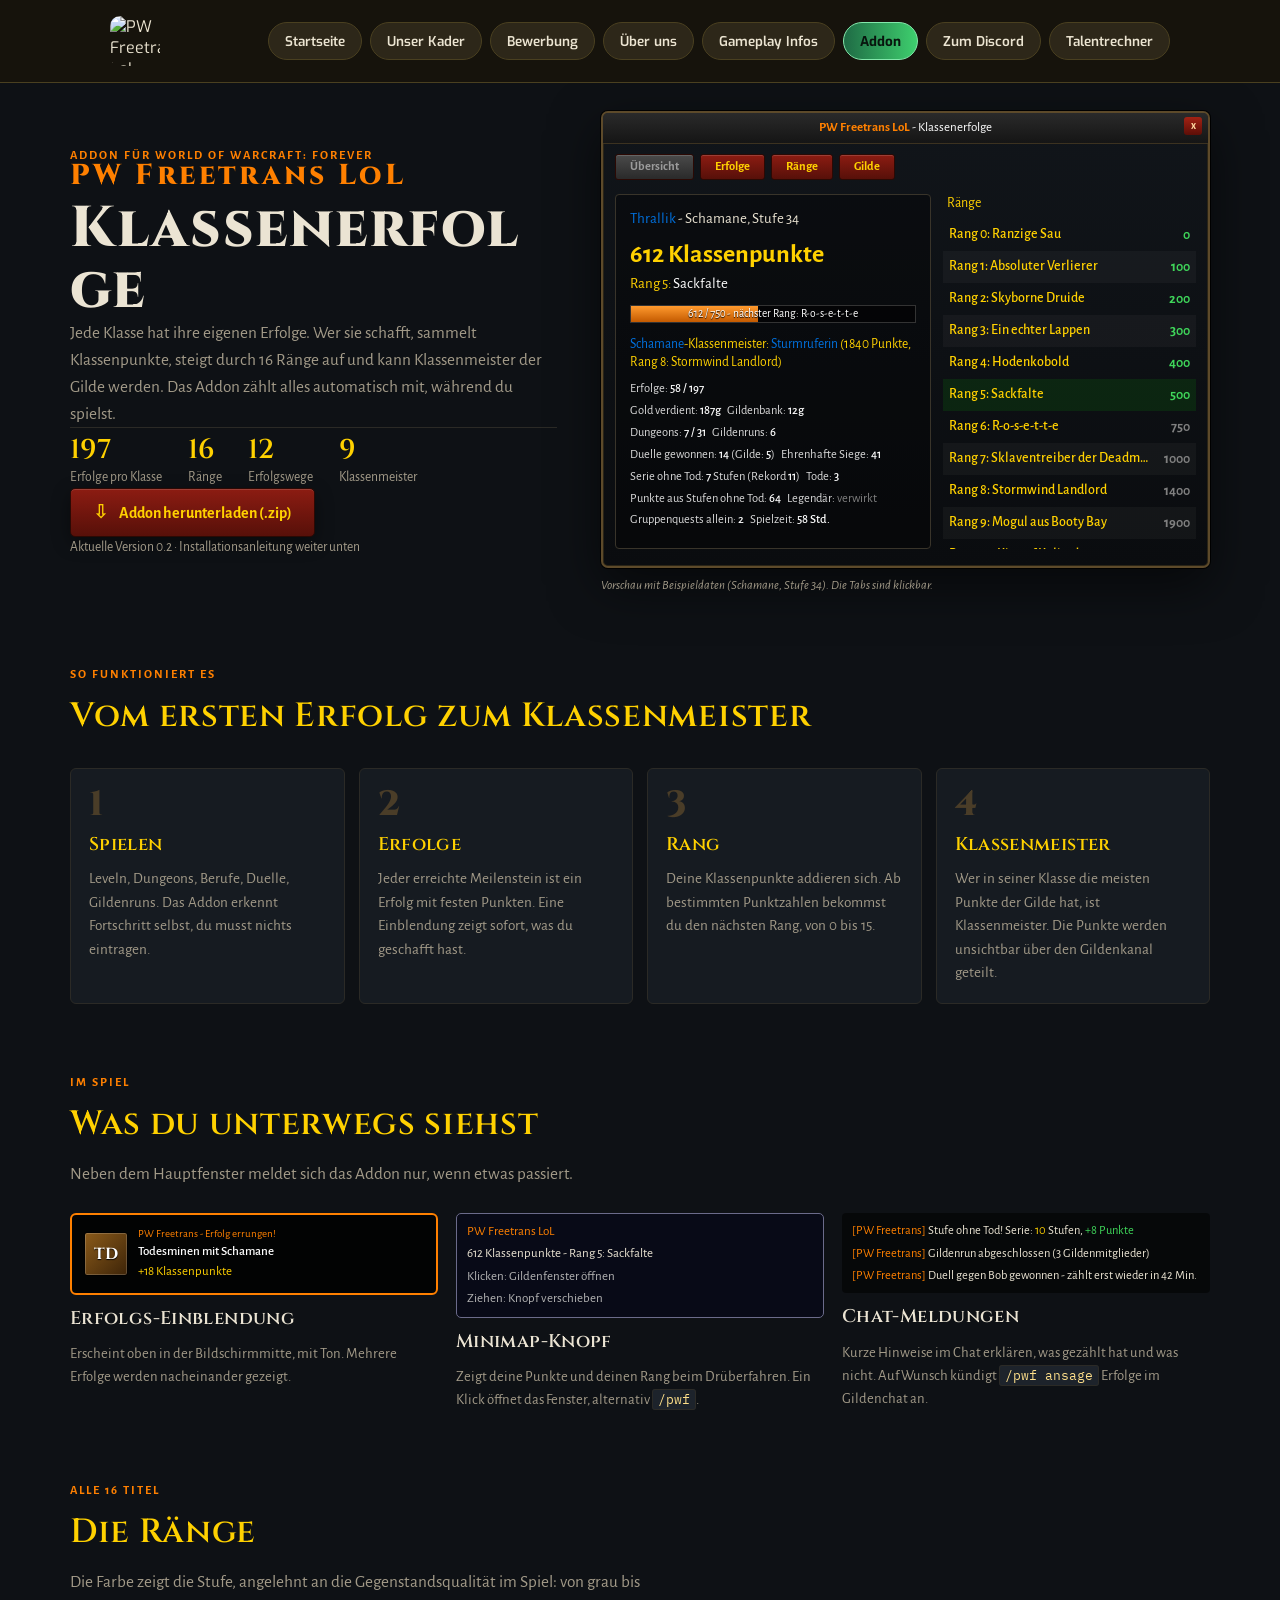
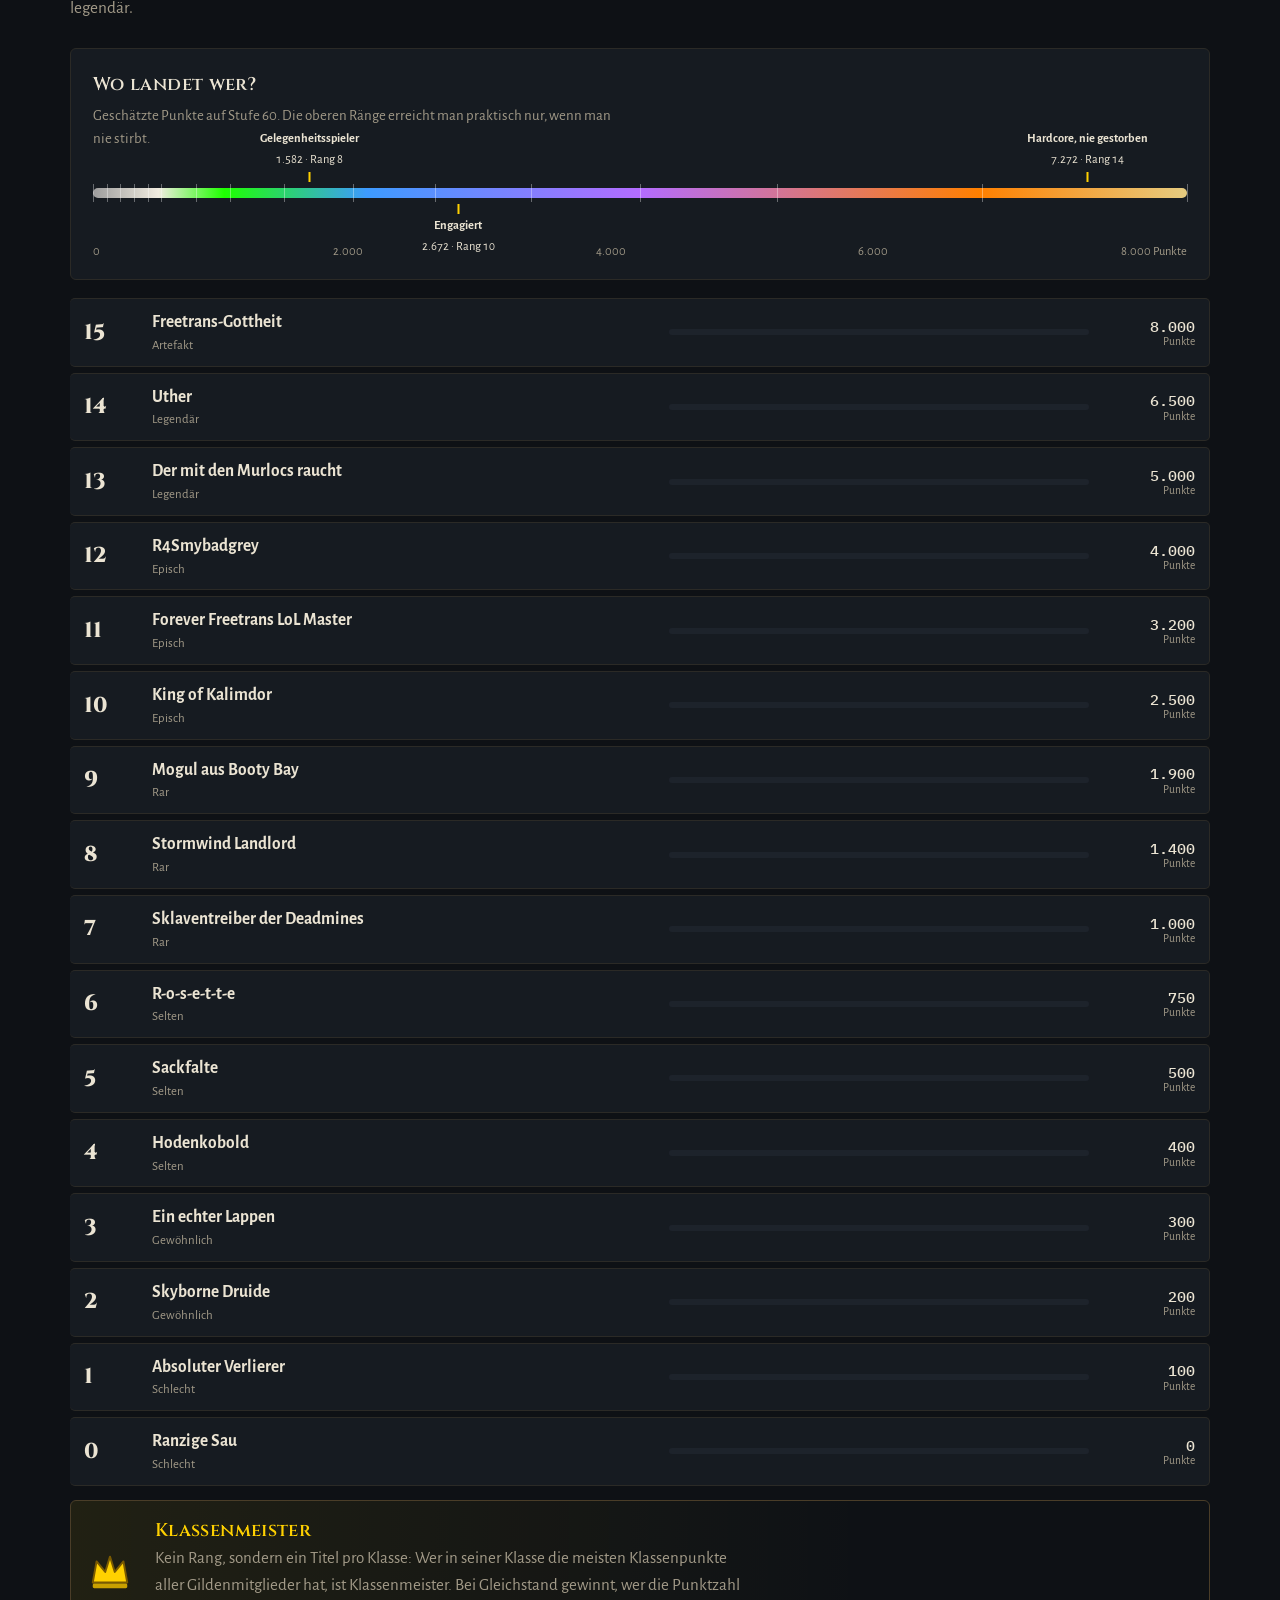
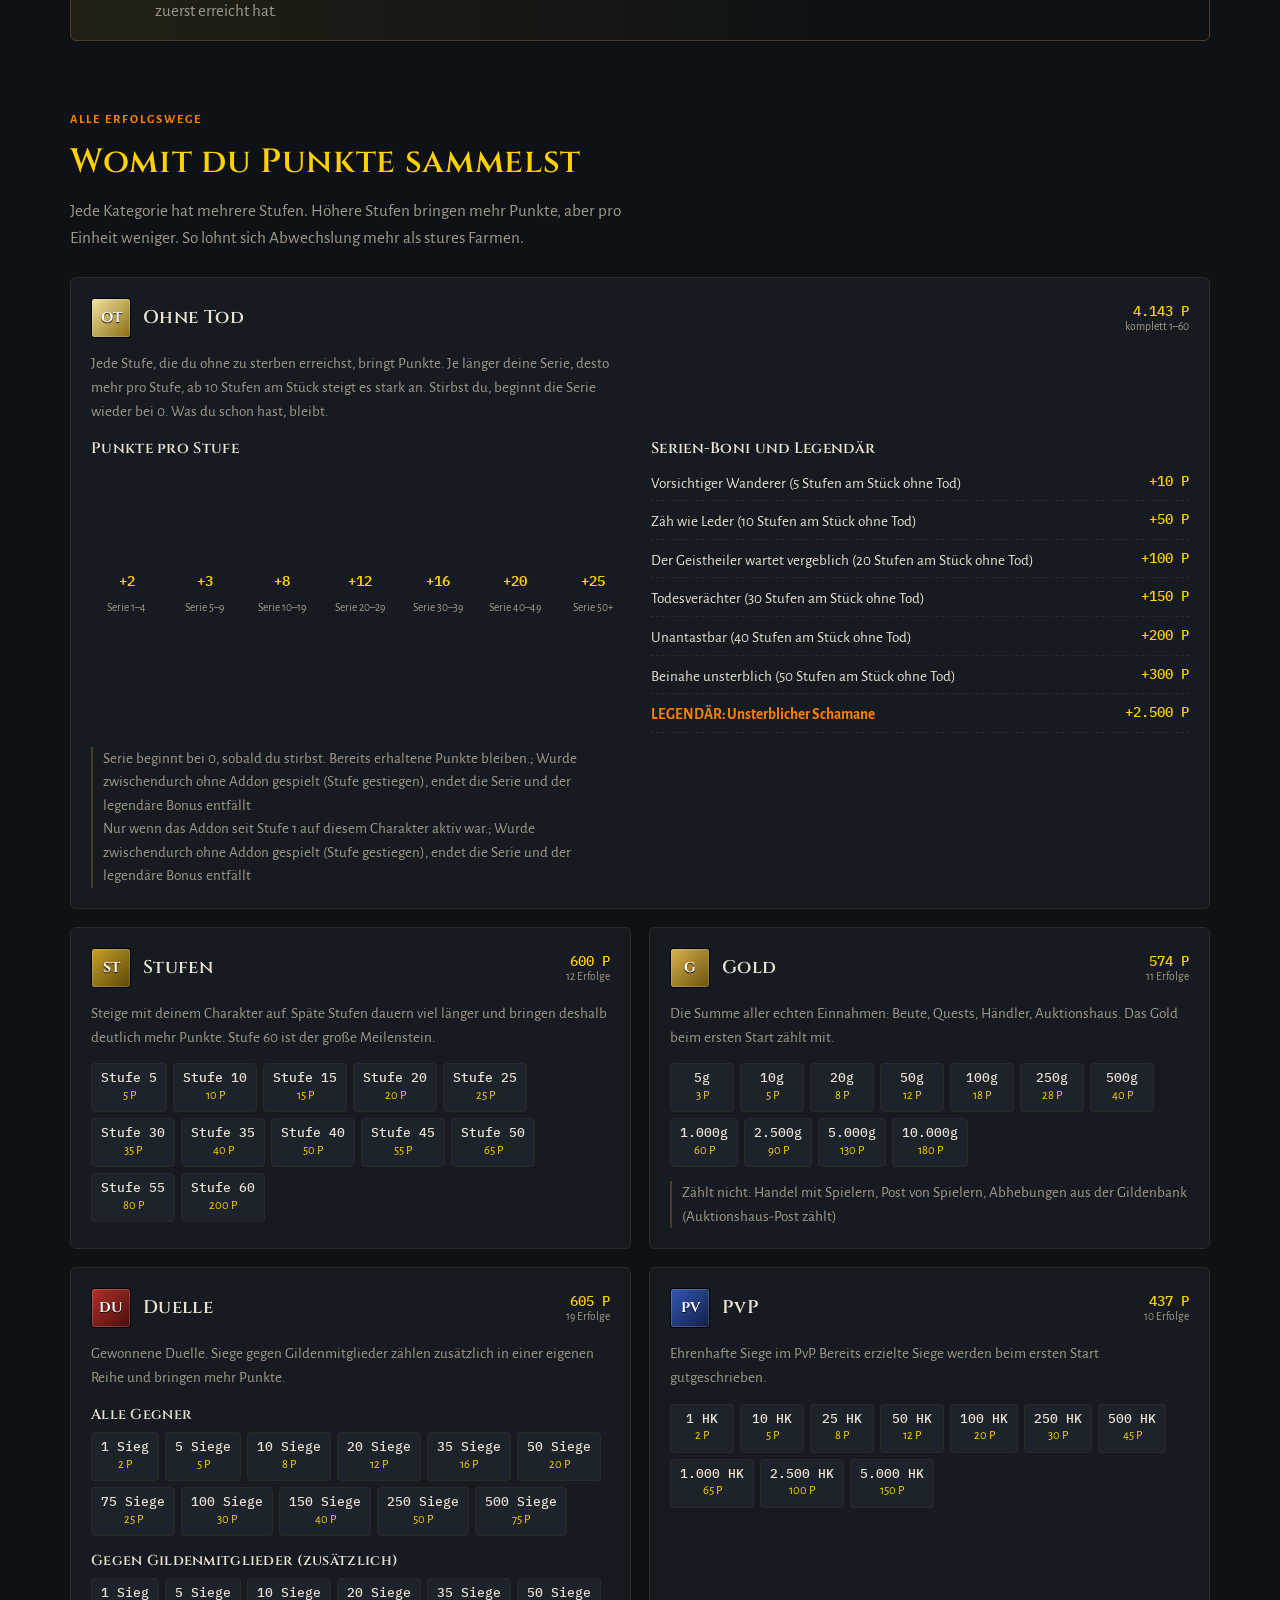
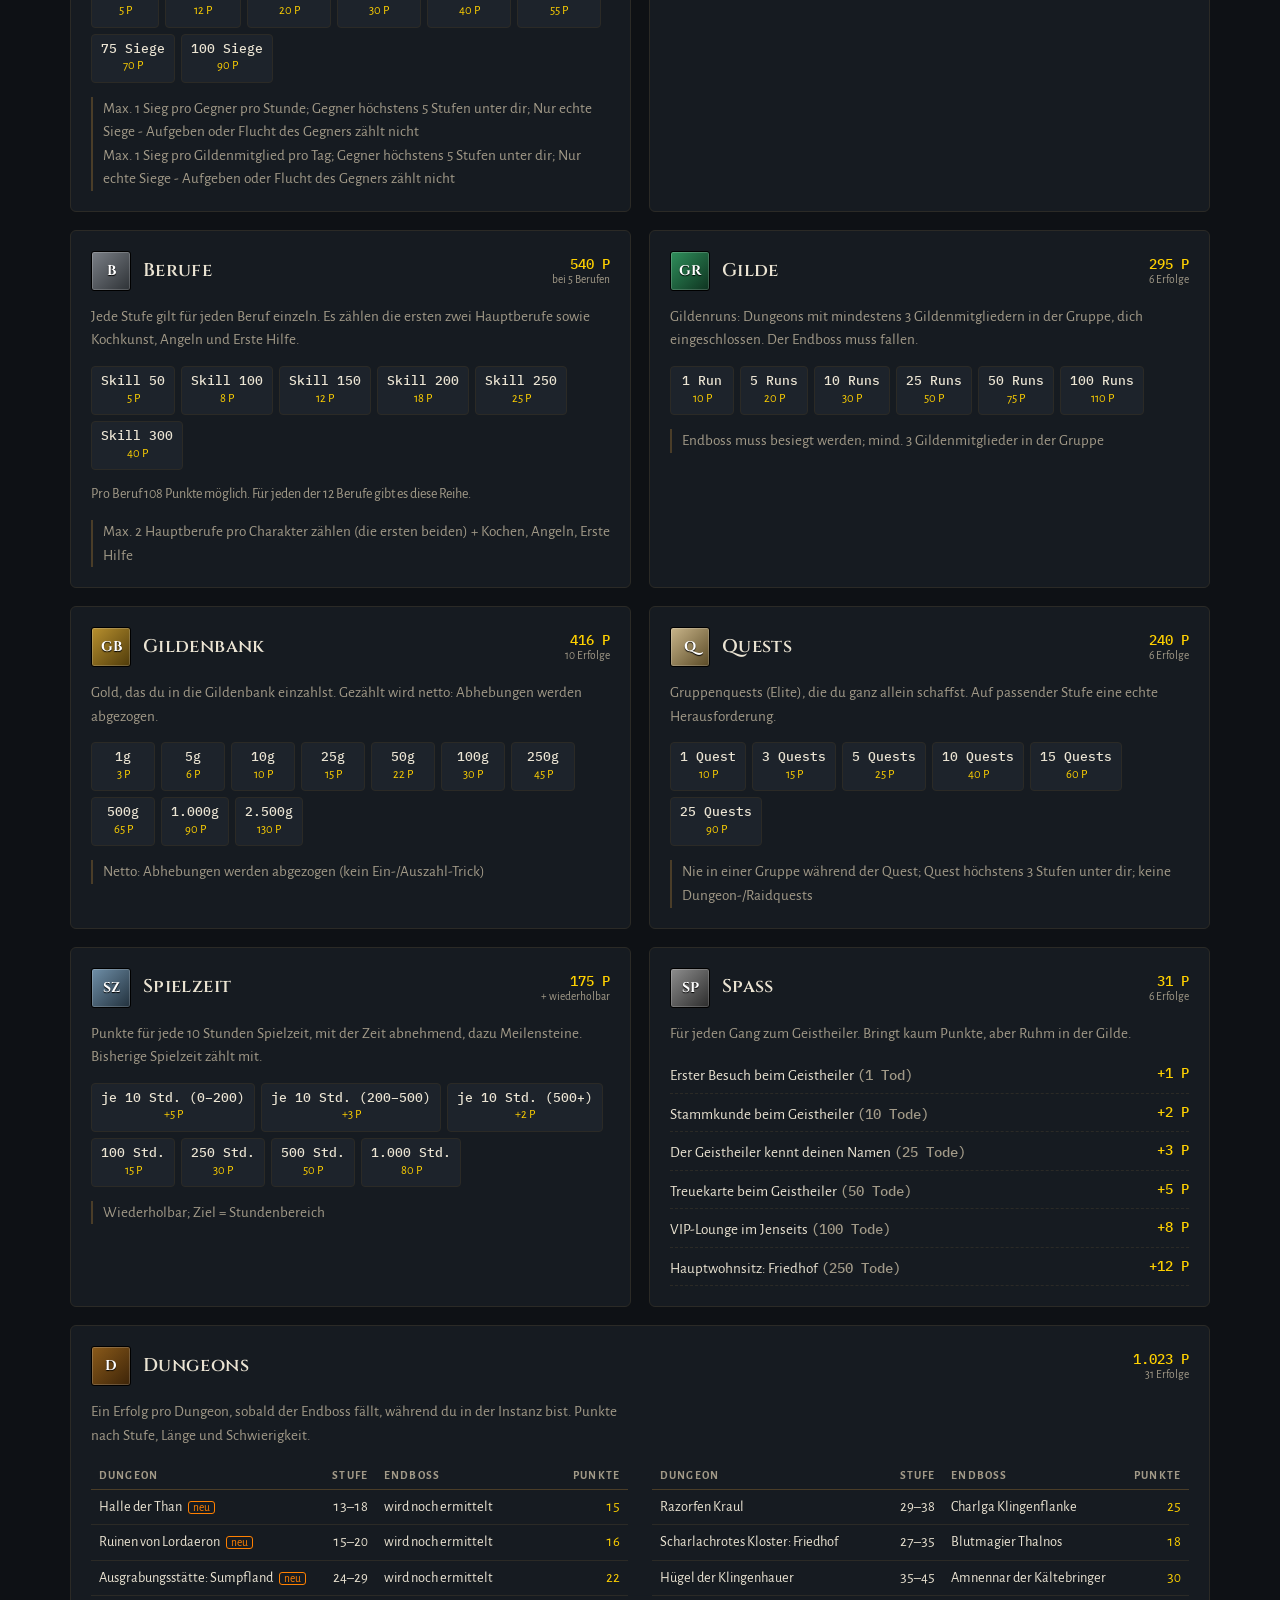
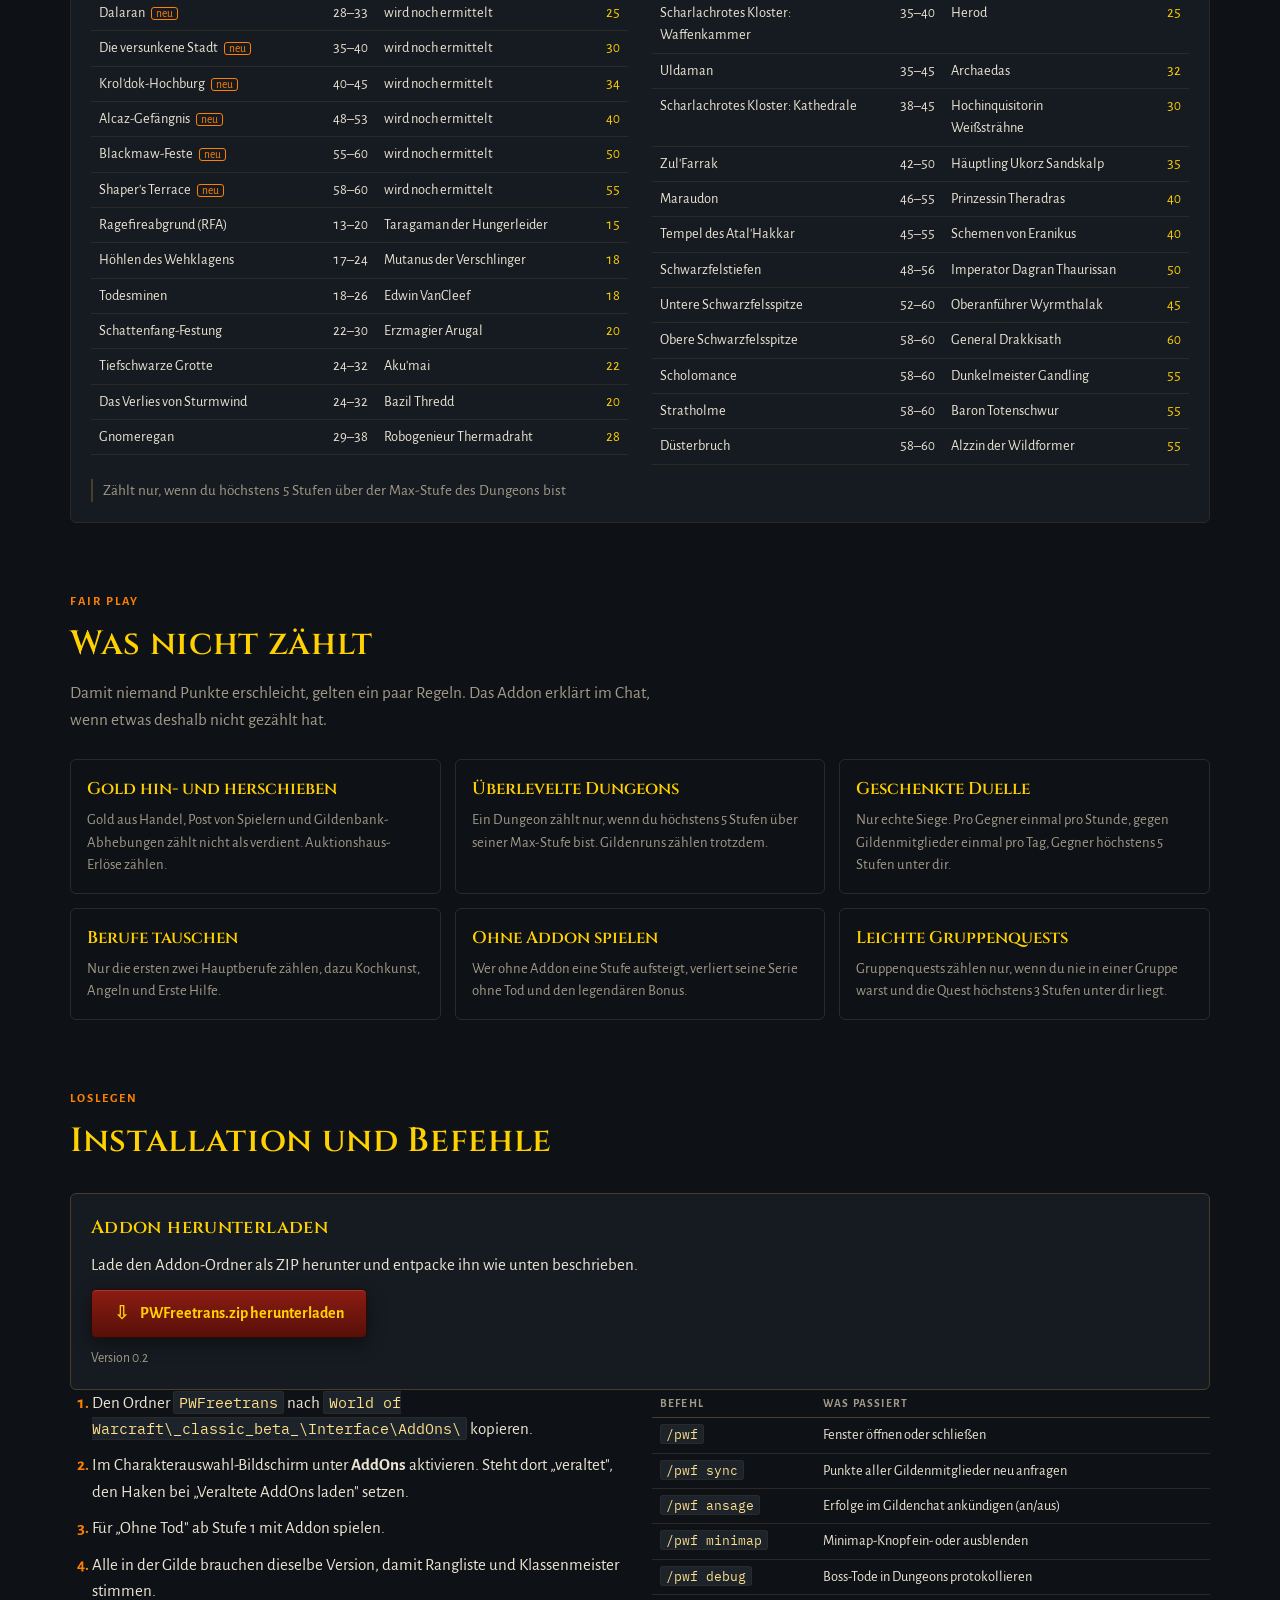
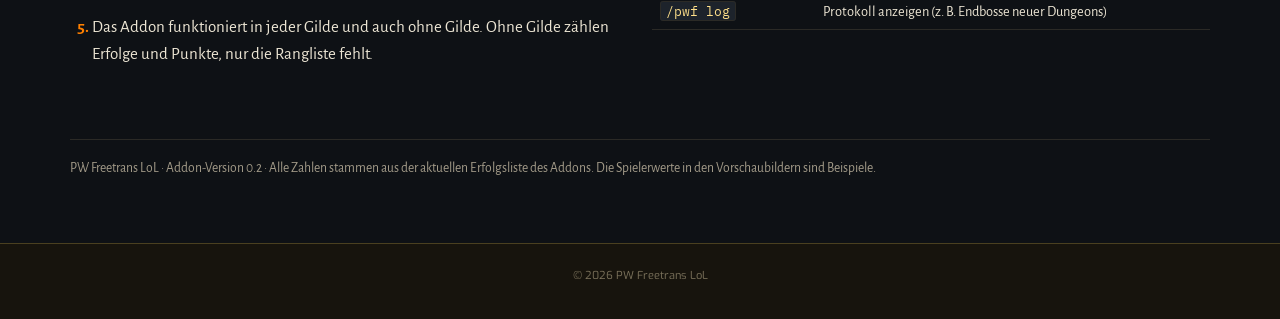
==== addon.html @ 049018e3 "Add Addon page: PW Freetrans LoL Klassenerfolge Neue Seite addon.html zeigt das Gilden-Addon (Klasse" ====
<!DOCTYPE html>
<html lang="de">
<head>
<meta charset="UTF-8">
<meta name="viewport" content="width=device-width, initial-scale=1.0">
<title>Addon: Klassenerfolge — PW Freetrans LoL</title>
<meta name="description" content="Das PW Freetrans LoL Addon für World of Warcraft Forever: Klassenerfolge, Punkte, Ränge und Klassenmeister. Jetzt herunterladen.">
<link rel="icon" href="assets/img/logo.svg" type="image/svg+xml">
<link rel="preconnect" href="https://fonts.googleapis.com">
<link rel="preconnect" href="https://fonts.gstatic.com" crossorigin>
<link href="https://fonts.googleapis.com/css2?family=Exo:wght@400;500;600;700;800&display=swap" rel="stylesheet">
<link href="https://fonts.googleapis.com/css2?family=Cinzel:wght@600;800&family=Alegreya+Sans:ital,wght@0,400;0,500;0,700;1,400&family=IBM+Plex+Mono:wght@500&display=swap" rel="stylesheet">
<link rel="stylesheet" href="assets/css/style.css?v=28">
<link rel="stylesheet" href="assets/css/addon.css?v=1">
</head>
<body>

<header class="site-header">
  <div class="container">
    <a class="brand" href="index.html">
      <img src="assets/img/logo.jpg" alt="PW Freetrans LoL Logo">
    </a>
    <button class="menu-toggle" id="menuToggle" aria-label="Menü öffnen" aria-expanded="false">
      <span class="menu-icon">☰</span>
    </button>
    <nav class="main-nav" id="mainNav">
      <a class="nav-btn" href="index.html">Startseite</a>
      <a class="nav-btn" href="kader.html">Unser Kader</a>
      <a class="nav-btn" href="bewerbung.html">Bewerbung</a>
      <a class="nav-btn" href="ueber-uns.html">Über uns</a>
      <a class="nav-btn" href="gameplay.html">Gameplay Infos</a>
      <a class="nav-btn active" href="addon.html">Addon</a>
      <a class="nav-btn" href="https://discord.gg/qhAk6rtSe" target="_blank" rel="noopener noreferrer">Zum Discord</a>
      <a class="nav-btn" href="https://www.wowhead.com/forever/de/talent-calc/druid" target="_blank" rel="noopener noreferrer">Talentrechner</a>
      <button class="menu-close-text" id="menuCloseText">Menü schließen</button>
    </nav>
  </div>
</header>

<main class="addon-page">
<div class="addon-wrap">

  <!-- ===================== HERO ===================== -->
  <header class="addon-hero">
    <div class="hero-copy">
      <p class="eyebrow">Addon für World of Warcraft: Forever</p>
      <h1><span>PW Freetrans LoL</span>Klassenerfolge</h1>
      <p class="lede">Jede Klasse hat ihre eigenen Erfolge. Wer sie schafft, sammelt Klassenpunkte, steigt durch 16 Ränge auf und kann Klassenmeister der Gilde werden. Das Addon zählt alles automatisch mit, während du spielst.</p>
      <div class="facts" id="facts"></div>
      <a class="addon-dl-btn" href="assets/downloads/PWFreetrans.zip" download>
        <span class="dl-icon" aria-hidden="true">&#8681;</span> Addon herunterladen (.zip)
      </a>
      <p class="addon-dl-note">Aktuelle Version 0.2 &middot; Installationsanleitung weiter unten</p>
    </div>
    <div>
      <div class="wow" id="mock">
        <div class="wow-title"><span><b>PW Freetrans LoL</b> - Klassenerfolge</span><span class="wow-x" aria-hidden="true">x</span></div>
        <div class="wow-tabs" role="tablist" id="mockTabs"></div>
        <div class="wow-body" id="mockBody"></div>
      </div>
      <p class="badge-demo" style="margin-top:8px">Vorschau mit Beispieldaten (Schamane, Stufe 34). Die Tabs sind klickbar.</p>
    </div>
  </header>

  <!-- ===================== ABLAUF ===================== -->
  <section>
    <div class="section-head">
      <p class="eyebrow">So funktioniert es</p>
      <h2>Vom ersten Erfolg zum Klassenmeister</h2>
    </div>
    <div class="flow">
      <div class="step"><h3>Spielen</h3><p>Leveln, Dungeons, Berufe, Duelle, Gildenruns. Das Addon erkennt Fortschritt selbst, du musst nichts eintragen.</p></div>
      <div class="step"><h3>Erfolge</h3><p>Jeder erreichte Meilenstein ist ein Erfolg mit festen Punkten. Eine Einblendung zeigt sofort, was du geschafft hast.</p></div>
      <div class="step"><h3>Rang</h3><p>Deine Klassenpunkte addieren sich. Ab bestimmten Punktzahlen bekommst du den nächsten Rang, von 0 bis 15.</p></div>
      <div class="step"><h3>Klassenmeister</h3><p>Wer in seiner Klasse die meisten Punkte der Gilde hat, ist Klassenmeister. Die Punkte werden unsichtbar über den Gildenkanal geteilt.</p></div>
    </div>
  </section>

  <!-- ===================== WEITERE ANSICHTEN ===================== -->
  <section>
    <div class="section-head">
      <p class="eyebrow">Im Spiel</p>
      <h2>Was du unterwegs siehst</h2>
      <p class="lede">Neben dem Hauptfenster meldet sich das Addon nur, wenn etwas passiert.</p>
    </div>
    <div class="extras">
      <div class="extra">
        <div class="toast"><div class="ico" style="background:linear-gradient(135deg,#8a5a1a,#3d2408)">TD</div>
          <div><small>PW Freetrans - Erfolg errungen!</small><b style="font-weight:500;color:#fff">Todesminen mit Schamane</b><br><span class="gold">+18 Klassenpunkte</span></div></div>
        <h3>Erfolgs-Einblendung</h3>
        <p>Erscheint oben in der Bildschirmmitte, mit Ton. Mehrere Erfolge werden nacheinander gezeigt.</p>
      </div>
      <div class="extra">
        <div class="tip"><span class="t1">PW Freetrans LoL</span><span>612 Klassenpunkte - Rang 5: Sackfalte</span><span style="color:#b3b3b3">Klicken: Gildenfenster öffnen</span><span style="color:#b3b3b3">Ziehen: Knopf verschieben</span></div>
        <h3>Minimap-Knopf</h3>
        <p>Zeigt deine Punkte und deinen Rang beim Drüberfahren. Ein Klick öffnet das Fenster, alternativ <code>/pwf</code>.</p>
      </div>
      <div class="extra">
        <div class="chat">
          <span><span class="tag">[PW Freetrans]</span> Stufe ohne Tod! Serie: <span class="gold">10</span> Stufen, <span class="done">+8 Punkte</span></span>
          <span><span class="tag">[PW Freetrans]</span> Gildenrun abgeschlossen (3 Gildenmitglieder)</span>
          <span><span class="tag">[PW Freetrans]</span> Duell gegen Bob gewonnen - zählt erst wieder in 42 Min.</span>
        </div>
        <h3>Chat-Meldungen</h3>
        <p>Kurze Hinweise im Chat erklären, was gezählt hat und was nicht. Auf Wunsch kündigt <code>/pwf ansage</code> Erfolge im Gildenchat an.</p>
      </div>
    </div>
  </section>

  <!-- ===================== RÄNGE ===================== -->
  <section id="raenge">
    <div class="section-head">
      <p class="eyebrow">Alle 16 Titel</p>
      <h2>Die Ränge</h2>
      <p class="lede">Die Farbe zeigt die Stufe, angelehnt an die Gegenstandsqualität im Spiel: von grau bis legendär.</p>
    </div>
    <div class="scale">
      <h3>Wo landet wer?</h3>
      <p>Geschätzte Punkte auf Stufe 60. Die oberen Ränge erreicht man praktisch nur, wenn man nie stirbt.</p>
      <div class="track" id="track"></div>
      <div class="track-labels"><span>0</span><span>2.000</span><span>4.000</span><span>6.000</span><span>8.000 Punkte</span></div>
    </div>
    <div class="ladder" id="ladder"></div>
    <div class="master-card">
      <svg class="crown" viewBox="0 0 48 48" aria-hidden="true"><path d="M6 36 L10 14 L19 25 L24 9 L29 25 L38 14 L42 36 Z" fill="#ffd100" stroke="#7a5a00" stroke-width="2" stroke-linejoin="round"/><rect x="6" y="37" width="36" height="5" rx="1.5" fill="#c9a000"/></svg>
      <div><h3 style="color:var(--ap-gold)">Klassenmeister</h3><p style="color:var(--ap-muted)">Kein Rang, sondern ein Titel pro Klasse: Wer in seiner Klasse die meisten Klassenpunkte aller Gildenmitglieder hat, ist Klassenmeister. Bei Gleichstand gewinnt, wer die Punktzahl zuerst erreicht hat.</p></div>
    </div>
  </section>

  <!-- ===================== ERFOLGSWEGE ===================== -->
  <section id="erfolge">
    <div class="section-head">
      <p class="eyebrow">Alle Erfolgswege</p>
      <h2>Womit du Punkte sammelst</h2>
      <p class="lede">Jede Kategorie hat mehrere Stufen. Höhere Stufen bringen mehr Punkte, aber pro Einheit weniger. So lohnt sich Abwechslung mehr als stures Farmen.</p>
    </div>
    <div class="paths" id="paths"></div>
  </section>

  <!-- ===================== FAIRNESS ===================== -->
  <section>
    <div class="section-head">
      <p class="eyebrow">Fair Play</p>
      <h2>Was nicht zählt</h2>
      <p class="lede">Damit niemand Punkte erschleicht, gelten ein paar Regeln. Das Addon erklärt im Chat, wenn etwas deshalb nicht gezählt hat.</p>
    </div>
    <div class="fair">
      <div><b>Gold hin- und herschieben</b><p>Gold aus Handel, Post von Spielern und Gildenbank-Abhebungen zählt nicht als verdient. Auktionshaus-Erlöse zählen.</p></div>
      <div><b>Überlevelte Dungeons</b><p>Ein Dungeon zählt nur, wenn du höchstens 5 Stufen über seiner Max-Stufe bist. Gildenruns zählen trotzdem.</p></div>
      <div><b>Geschenkte Duelle</b><p>Nur echte Siege. Pro Gegner einmal pro Stunde, gegen Gildenmitglieder einmal pro Tag, Gegner höchstens 5 Stufen unter dir.</p></div>
      <div><b>Berufe tauschen</b><p>Nur die ersten zwei Hauptberufe zählen, dazu Kochkunst, Angeln und Erste Hilfe.</p></div>
      <div><b>Ohne Addon spielen</b><p>Wer ohne Addon eine Stufe aufsteigt, verliert seine Serie ohne Tod und den legendären Bonus.</p></div>
      <div><b>Leichte Gruppenquests</b><p>Gruppenquests zählen nur, wenn du nie in einer Gruppe warst und die Quest höchstens 3 Stufen unter dir liegt.</p></div>
    </div>
  </section>

  <!-- ===================== START ===================== -->
  <section>
    <div class="section-head">
      <p class="eyebrow">Loslegen</p>
      <h2>Installation und Befehle</h2>
    </div>
    <div class="addon-dl-box">
      <h3>Addon herunterladen</h3>
      <p>Lade den Addon-Ordner als ZIP herunter und entpacke ihn wie unten beschrieben.</p>
      <a class="addon-dl-btn" href="assets/downloads/PWFreetrans.zip" download>
        <span class="dl-icon" aria-hidden="true">&#8681;</span> PWFreetrans.zip herunterladen
      </a>
      <p class="addon-dl-note">Version 0.2</p>
    </div>
    <div class="start">
      <ol>
        <li>Den Ordner <code>PWFreetrans</code> nach <code>World of Warcraft\_classic_beta_\Interface\AddOns\</code> kopieren.</li>
        <li>Im Charakterauswahl-Bildschirm unter <b>AddOns</b> aktivieren. Steht dort „veraltet", den Haken bei „Veraltete AddOns laden" setzen.</li>
        <li>Für „Ohne Tod" ab Stufe 1 mit Addon spielen.</li>
        <li>Alle in der Gilde brauchen dieselbe Version, damit Rangliste und Klassenmeister stimmen.</li>
        <li>Das Addon funktioniert in jeder Gilde und auch ohne Gilde. Ohne Gilde zählen Erfolge und Punkte, nur die Rangliste fehlt.</li>
      </ol>
      <div class="tbl-wrap">
        <table class="cmds">
          <thead><tr><th>Befehl</th><th>Was passiert</th></tr></thead>
          <tbody>
            <tr><td><code>/pwf</code></td><td>Fenster öffnen oder schließen</td></tr>
            <tr><td><code>/pwf sync</code></td><td>Punkte aller Gildenmitglieder neu anfragen</td></tr>
            <tr><td><code>/pwf ansage</code></td><td>Erfolge im Gildenchat ankündigen (an/aus)</td></tr>
            <tr><td><code>/pwf minimap</code></td><td>Minimap-Knopf ein- oder ausblenden</td></tr>
            <tr><td><code>/pwf debug</code></td><td>Boss-Tode in Dungeons protokollieren</td></tr>
            <tr><td><code>/pwf log</code></td><td>Protokoll anzeigen (z. B. Endbosse neuer Dungeons)</td></tr>
          </tbody>
        </table>
      </div>
    </div>
  </section>

  <footer>PW Freetrans LoL · Addon-Version 0.2 · Alle Zahlen stammen aus der aktuellen Erfolgsliste des Addons. Die Spielerwerte in den Vorschaubildern sind Beispiele.</footer>
</div>
</main>

<footer class="site-footer">
  &copy; 2026 PW Freetrans LoL
</footer>

<script src="assets/js/nav.js?v=28"></script>
<script src="assets/js/addon.js?v=1"></script>
</body>
</html>
---- assets/css/style.css ----
:root {
  --bg: #17140d;
  --panel: #241f16;
  --panel-2: #2d2719;
  --border: #4a4020;
  --text: #ece5d2;
  --text-dim: #b7ac91;
  --text-faint: #7d745d;
  --gold: #c9a866;
  --gold-light: #f2e1b3;
  --green: #3ecf6e;
  --green-light: #83e8ab;
  --green-deep: #1f6b45;
  --tank: #4a90d9;
  --heal: #3ecf8e;
  --dps: #e5484d;
  --hybrid: #b98fe0;
  --tbd: #7d8494;
  --radius: 14px;
  --max-width: 1100px;
  --font: 'Exo', 'Segoe UI', Roboto, Arial, sans-serif;
}

* { box-sizing: border-box; }

html { scroll-behavior: smooth; }

body {
  margin: 0;
  min-height: 100vh;
  background:
    radial-gradient(900px 600px at 15% -10%, rgba(62, 207, 110, 0.10) 0%, transparent 55%),
    radial-gradient(900px 650px at 105% 15%, rgba(201, 168, 102, 0.10) 0%, transparent 55%),
    var(--bg);
  color: var(--text);
  font-family: var(--font);
  display: flex;
  flex-direction: column;
  overflow-x: hidden;
}

a { color: var(--green-light); }

.container {
  max-width: var(--max-width);
  margin: 0 auto;
  padding: 0 20px;
  width: 100%;
}

/* Header / nav */
.site-header {
  padding: 16px 0;
  border-bottom: 1px solid var(--border);
  background: rgba(23, 20, 13, 0.97);
  position: sticky;
  top: 0;
  z-index: 20;
}

.site-header .container {
  display: flex;
  align-items: center;
  gap: 16px;
  flex-wrap: wrap;
  justify-content: space-between;
}

.brand {
  display: flex;
  align-items: center;
  gap: 12px;
  text-decoration: none;
  color: inherit;
  min-width: 0;
}

.brand img {
  width: 50px;
  height: 50px;
  border-radius: 10px;
  object-fit: cover;
  flex-shrink: 0;
}

.brand-text { min-width: 0; }

.brand-text h1 {
  margin: 0;
  font-size: 18px;
  font-weight: 800;
  letter-spacing: 0.5px;
  background: linear-gradient(90deg, var(--gold-light), var(--gold) 55%, var(--green-light));
  -webkit-background-clip: text;
  background-clip: text;
  color: transparent;
  white-space: nowrap;
}

.brand-text p {
  margin: 2px 0 0;
  font-size: 11px;
  color: var(--text-dim);
  letter-spacing: 0.4px;
  white-space: nowrap;
}

nav.main-nav {
  display: flex;
  gap: 8px;
  flex-wrap: wrap;
}

.menu-toggle {
  display: none;
  width: 44px;
  height: 44px;
  border-radius: 10px;
  border: 1px solid var(--border);
  background: var(--panel-2);
  color: var(--text);
  font-size: 20px;
  align-items: center;
  justify-content: center;
  cursor: pointer;
  flex-shrink: 0;
  font-family: inherit;
}

.menu-toggle:hover { border-color: var(--gold); }

.menu-close-text { display: none; }

.nav-btn {
  display: inline-flex;
  align-items: center;
  gap: 8px;
  padding: 9px 16px;
  border-radius: 30px;
  background: var(--panel-2);
  border: 1px solid var(--border);
  color: var(--text);
  text-decoration: none;
  font-size: 13.5px;
  font-weight: 600;
  transition: border-color 0.15s, background 0.15s, transform 0.1s;
  white-space: nowrap;
}

.nav-btn:hover { border-color: var(--gold); background: var(--panel); transform: translateY(-1px); }
.nav-btn.active { background: linear-gradient(90deg, var(--green-deep), var(--green)); border-color: var(--green-light); color: #08150e; font-weight: 700; }

/* Hero */
.hero {
  text-align: center;
  padding: 40px 0 32px;
}

.hero img.hero-logo {
  width: min(520px, 100%);
  height: auto;
  border-radius: 16px;
  box-shadow: 0 16px 44px rgba(0, 0, 0, 0.5);
  margin: 0 auto 20px;
  display: block;
}

.hero h2 {
  font-size: clamp(26px, 7vw, 42px);
  margin: 0 0 10px;
  font-weight: 800;
  letter-spacing: 0.5px;
  background: linear-gradient(90deg, var(--gold-light), var(--gold) 50%, var(--green-light));
  -webkit-background-clip: text;
  background-clip: text;
  color: transparent;
}

.hero .tagline {
  color: var(--text-dim);
  font-size: 15.5px;
  max-width: 100%;
  margin: 0 auto 26px;
  line-height: 1.65;
  padding: 0 8px;
}

.hero-actions {
  display: flex;
  gap: 12px;
  justify-content: center;
  flex-wrap: wrap;
  margin-bottom: 34px;
  padding: 0 8px;
}

.big-btn {
  display: inline-flex;
  align-items: center;
  gap: 10px;
  padding: 15px 26px;
  border-radius: var(--radius);
  text-decoration: none;
  font-weight: 700;
  font-size: 15px;
  border: 1px solid var(--border);
  transition: transform 0.15s, box-shadow 0.15s, border-color 0.15s;
  flex: 1 1 auto;
  justify-content: center;
  min-width: 160px;
}

.hero-mobile-only { display: none; }

.big-btn.primary {
  background: linear-gradient(135deg, var(--green-deep), var(--green));
  color: #08150e;
  border-color: var(--green-light);
  box-shadow: 0 10px 26px rgba(62, 207, 110, 0.3);
}

.big-btn.secondary {
  background: var(--panel);
  color: var(--gold-light);
  border-color: var(--gold);
}

.big-btn:hover { transform: translateY(-2px); }

/* Countdown */
.countdown-wrap {
  max-width: 100%;
  margin: 0 auto 10px;
  background: var(--panel);
  border: 1px solid var(--border);
  border-radius: var(--radius);
  padding: 20px 16px;
}

.countdown-label {
  font-size: 12px;
  letter-spacing: 1px;
  text-transform: uppercase;
  color: var(--text-dim);
  margin-bottom: 12px;
}

.countdown-grid {
  display: grid;
  grid-template-columns: repeat(4, 1fr);
  gap: 8px;
}

.countdown-cell {
  background: var(--panel-2);
  border: 1px solid var(--border);
  border-radius: 10px;
  padding: 10px 4px;
}

.countdown-cell .num {
  font-size: clamp(20px, 6vw, 30px);
  font-weight: 800;
  color: var(--gold-light);
  font-variant-numeric: tabular-nums;
}

.countdown-cell .unit {
  font-size: 10px;
  color: var(--text-dim);
  text-transform: uppercase;
  letter-spacing: 0.5px;
}

.countdown-date {
  margin-top: 12px;
  font-size: 12.5px;
  color: var(--text-faint);
}

.discord-btn {
  display: inline-flex;
  align-items: center;
  gap: 10px;
  margin-top: 18px;
  padding: 14px 28px;
  border-radius: var(--radius);
  background: #5865f2;
  border: 1px solid #7982f5;
  color: #fff;
  font-weight: 700;
  font-size: 15px;
  text-decoration: none;
  transition: transform 0.15s, box-shadow 0.15s;
}

.discord-btn:hover {
  transform: translateY(-2px);
  box-shadow: 0 10px 26px rgba(88, 101, 242, 0.35);
}

/* Class coverage progress */
.class-progress-wrap {
  max-width: 100%;
  margin: 18px 0 0;
  padding: 18px 20px;
  background: var(--panel);
  border: 1px solid var(--border);
  border-radius: var(--radius);
  text-align: left;
}

.class-progress-wrap:empty { display: none; }

.progress-head {
  display: flex;
  justify-content: space-between;
  align-items: center;
  font-size: 13px;
  font-weight: 700;
  color: var(--text-dim);
  text-transform: uppercase;
  letter-spacing: 0.5px;
  margin-bottom: 10px;
}

.progress-count { color: var(--gold-light); }

.progress-track {
  height: 10px;
  border-radius: 10px;
  background: var(--panel-2);
  border: 1px solid var(--border);
  overflow: hidden;
}

.progress-fill {
  height: 100%;
  background: linear-gradient(90deg, var(--green-deep), var(--green));
  border-radius: 10px;
  transition: width 0.4s ease;
}

.progress-missing {
  margin-top: 10px;
  font-size: 12.5px;
  color: var(--text-faint);
}

.progress-missing.complete { color: var(--green-light); font-weight: 700; }

/* Discord widget */
.discord-widget {
  max-width: 100%;
  margin: 18px 0 0;
  padding: 16px 20px;
  background: var(--panel);
  border: 1px solid var(--border);
  border-radius: var(--radius);
  text-align: left;
}

.discord-widget:empty { display: none; }

.discord-widget-head {
  display: flex;
  align-items: center;
  gap: 8px;
  font-size: 13.5px;
  font-weight: 700;
  color: var(--text);
  margin-bottom: 12px;
}

.discord-online-dot {
  width: 9px;
  height: 9px;
  border-radius: 50%;
  background: var(--green);
  box-shadow: 0 0 6px var(--green);
  flex-shrink: 0;
}

.discord-member-grid {
  display: grid;
  grid-template-columns: repeat(auto-fill, minmax(100px, 1fr));
  gap: 10px;
}

.discord-member {
  display: flex;
  align-items: center;
  gap: 8px;
  min-width: 0;
}

.discord-avatar {
  position: relative;
  width: 28px;
  height: 28px;
  border-radius: 50%;
  background-size: cover;
  background-position: center;
  background-color: var(--panel-2);
  flex-shrink: 0;
}

.discord-status-dot {
  position: absolute;
  bottom: -1px;
  right: -1px;
  width: 9px;
  height: 9px;
  border-radius: 50%;
  border: 2px solid var(--panel);
}

.discord-name {
  font-size: 12.5px;
  color: var(--text-dim);
  overflow: hidden;
  text-overflow: ellipsis;
  white-space: nowrap;
}

.discord-more {
  margin-top: 10px;
  font-size: 12px;
  color: var(--text-faint);
}

/* Schedule */
.schedule-wrap {
  max-width: 100%;
  margin: 18px 0 0;
  padding: 18px 20px;
  background: var(--panel);
  border: 1px dashed var(--border);
  border-radius: var(--radius);
  text-align: center;
}

.schedule-label {
  font-size: 13px;
  font-weight: 700;
  text-transform: uppercase;
  letter-spacing: 0.5px;
  color: var(--text-dim);
  margin-bottom: 6px;
}

.schedule-placeholder {
  margin: 0;
  font-size: 13.5px;
  color: var(--text-faint);
}

/* Page heading (subpages) */
.page-head { padding: 32px 0 8px; text-align: center; }
.page-head h2 { margin: 0 0 8px; font-size: clamp(22px, 6vw, 32px); }
.page-head p { color: var(--text-dim); max-width: 620px; margin: 0 auto; line-height: 1.6; font-size: 14.5px; padding: 0 8px; }

/* Role donut chart */
.role-chart-card {
  margin: 28px 0 0;
  padding: 20px;
  background: var(--panel);
  border: 1px solid var(--border);
  border-radius: var(--radius);
}

.role-chart-title {
  margin: 0 0 16px;
  font-size: 14px;
  font-weight: 700;
  text-transform: uppercase;
  letter-spacing: 1px;
  color: var(--text-dim);
  text-align: center;
}

.role-chart-body {
  display: flex;
  align-items: center;
  justify-content: center;
  gap: 28px;
  flex-wrap: wrap;
}

.role-donut {
  width: 140px;
  height: 140px;
  flex-shrink: 0;
}

.role-donut-total {
  font-size: 26px;
  font-weight: 800;
  fill: var(--text);
  font-family: var(--font);
}

.role-donut-sub {
  font-size: 10px;
  fill: var(--text-faint);
  text-transform: uppercase;
  letter-spacing: 1px;
  font-family: var(--font);
}

.role-legend {
  display: flex;
  flex-direction: column;
  gap: 8px;
}

.role-legend-item {
  display: flex;
  align-items: center;
  gap: 8px;
  font-size: 13.5px;
}

.role-legend-dot {
  width: 10px;
  height: 10px;
  border-radius: 50%;
  flex-shrink: 0;
}

.role-legend-label { color: var(--text); font-weight: 600; }
.role-legend-count { color: var(--text-faint); margin-left: auto; padding-left: 16px; }

/* Class accordion */
.class-accordion {
  display: flex;
  flex-direction: column;
  gap: 10px;
  padding: 28px 0 60px;
}

.class-acc {
  border: 1px solid var(--border);
  border-radius: var(--radius);
  overflow: hidden;
  background: var(--panel);
}

.class-bar {
  list-style: none;
  cursor: pointer;
  display: flex;
  align-items: center;
  justify-content: space-between;
  gap: 12px;
  padding: 16px 18px;
  border-left: 6px solid var(--c, var(--gold));
  transition: background 0.15s;
  -webkit-tap-highlight-color: transparent;
}

.class-bar::-webkit-details-marker { display: none; }
.class-bar::marker { content: ""; }

.class-bar:hover { background: var(--panel-2); }

.cb-name {
  font-size: 15.5px;
  font-weight: 800;
  color: var(--c, var(--gold));
}

.cb-right {
  display: flex;
  align-items: center;
  gap: 10px;
}

.cb-count {
  font-size: 12px;
  color: var(--text-dim);
  white-space: nowrap;
}

.cb-count.empty { color: var(--dps); font-weight: 700; }

.cb-chevron {
  color: var(--text-faint);
  font-size: 13px;
  transition: transform 0.2s;
  flex-shrink: 0;
}

.class-acc[open] .cb-chevron { transform: rotate(180deg); }
.class-acc[open] .class-bar { background: var(--panel-2); border-bottom: 1px solid var(--border); }

.class-panel {
  padding: 16px;
  background: var(--panel-2);
}

.roster-empty {
  color: var(--text-faint);
  font-size: 13.5px;
  text-align: center;
  padding: 12px 4px;
}

.accordion-divider {
  margin: 28px 0 6px;
  padding-top: 14px;
  border-top: 1px solid var(--border);
  font-size: 12.5px;
  font-weight: 700;
  letter-spacing: 1px;
  text-transform: uppercase;
  color: var(--text-faint);
}

.roster-grid {
  display: grid;
  grid-template-columns: repeat(auto-fill, minmax(210px, 1fr));
  gap: 16px;
}

@keyframes cardPop {
  from { opacity: 0; transform: scale(0.92) translateY(8px); }
  to { opacity: 1; transform: scale(1) translateY(0); }
}

.player-card {
  background: var(--panel);
  border: 1px solid var(--border);
  border-radius: var(--radius);
  padding: 16px;
  display: flex;
  flex-direction: column;
  gap: 12px;
  box-shadow: 0 8px 24px rgba(0,0,0,0.35);
  cursor: pointer;
  animation: cardPop 0.28s ease both;
  text-align: left;
}

.player-card:hover { border-color: var(--gold); }
.player-card:active { border-color: var(--gold); background: var(--panel-2); }

.player-top { display: flex; align-items: center; gap: 12px; }

.avatar {
  width: 54px;
  height: 54px;
  border-radius: 50%;
  display: flex;
  align-items: center;
  justify-content: center;
  font-weight: 800;
  font-size: 19px;
  color: #14150f;
  flex-shrink: 0;
  border: 3px solid var(--panel-2);
  overflow: hidden;
}

.avatar img { width: 100%; height: 100%; object-fit: cover; }

.player-name-wrap { min-width: 0; flex: 1; }
.player-name { font-size: 15.5px; font-weight: 700; }
.player-class { font-size: 12px; font-weight: 700; }

.card-chevron {
  flex-shrink: 0;
  color: var(--text-faint);
  font-size: 20px;
  line-height: 1;
}

.badge-row { display: flex; align-items: center; justify-content: space-between; gap: 8px; flex-wrap: wrap; }

.card-hint {
  font-size: 11.5px;
  font-weight: 700;
  color: var(--green-light);
  text-transform: uppercase;
  letter-spacing: 0.4px;
  display: flex;
  align-items: center;
  gap: 4px;
}

.spec-badge {
  font-size: 10.5px;
  font-weight: 700;
  padding: 4px 10px;
  border-radius: 20px;
  text-transform: uppercase;
  letter-spacing: 0.4px;
}

.spec-tank { background: rgba(74,144,217,0.15); color: var(--tank); border: 1px solid rgba(74,144,217,0.4); }
.spec-heal { background: rgba(62,207,142,0.15); color: var(--heal); border: 1px solid rgba(62,207,142,0.4); }
.spec-dps { background: rgba(229,72,77,0.15); color: var(--dps); border: 1px solid rgba(229,72,77,0.4); }
.spec-hybrid { background: rgba(185,143,224,0.15); color: var(--hybrid); border: 1px solid rgba(185,143,224,0.4); }
.spec-tbd { background: rgba(125,132,148,0.15); color: var(--tbd); border: 1px dashed rgba(125,132,148,0.5); }

.player-links {
  display: flex;
  flex-direction: column;
  gap: 6px;
  margin-top: auto;
  padding-top: 8px;
  border-top: 1px solid var(--border);
}

.ext-link {
  display: flex;
  align-items: center;
  justify-content: space-between;
  font-size: 12px;
  text-decoration: none;
  padding: 7px 10px;
  border-radius: 8px;
  background: var(--panel-2);
  border: 1px solid var(--border);
  color: var(--text);
}

.ext-link:hover { border-color: var(--gold); }

.ext-link.disabled {
  color: var(--text-faint);
  pointer-events: none;
  border-style: dashed;
}

.ext-link .tag { font-size: 10px; color: var(--text-faint); }

/* Recruit tile */
.recruit-card {
  border-style: dashed;
  border-color: var(--gold);
  align-items: center;
  justify-content: center;
  text-align: center;
  gap: 10px;
  cursor: default;
}

.recruit-card .recruit-title { font-size: 16px; font-weight: 700; color: var(--gold-light); }
.recruit-card .recruit-sub { font-size: 12.5px; color: var(--text-dim); }
.recruit-card .nav-btn { margin-top: 6px; }

/* Profile modal */
.modal-overlay {
  position: fixed;
  inset: 0;
  background: rgba(10, 9, 5, 0.75);
  backdrop-filter: blur(3px);
  display: none;
  align-items: center;
  justify-content: center;
  padding: 20px;
  z-index: 100;
}

.modal-overlay.open { display: flex; }

.profile-modal {
  background: var(--panel);
  border: 1px solid var(--border);
  border-radius: var(--radius);
  max-width: 420px;
  width: 100%;
  max-height: 90vh;
  overflow-y: auto;
  padding: 26px 22px;
  position: relative;
  animation: cardPop 0.22s ease both;
}

.modal-close {
  position: absolute;
  top: 14px;
  right: 14px;
  width: 32px;
  height: 32px;
  border-radius: 50%;
  border: 1px solid var(--border);
  background: var(--panel-2);
  color: var(--text);
  font-size: 16px;
  cursor: pointer;
  display: flex;
  align-items: center;
  justify-content: center;
}

.modal-close:hover { border-color: var(--gold); }

.profile-head {
  display: flex;
  flex-direction: column;
  align-items: center;
  text-align: center;
  gap: 10px;
  margin-bottom: 18px;
}

.profile-avatar {
  width: 96px;
  height: 96px;
  border-radius: 50%;
  display: flex;
  align-items: center;
  justify-content: center;
  font-weight: 800;
  font-size: 32px;
  color: #14150f;
  border: 4px solid var(--panel-2);
  overflow: hidden;
}

.profile-avatar img { width: 100%; height: 100%; object-fit: cover; }

.profile-name { font-size: 21px; font-weight: 800; }
.profile-class { font-size: 13.5px; font-weight: 700; }

.profile-links {
  display: flex;
  flex-direction: column;
  gap: 8px;
  margin-top: 16px;
  padding-top: 16px;
  border-top: 1px solid var(--border);
}

/* Gameplay info hub + subpages */
.gameplay-subnav {
  display: flex;
  gap: 8px;
  flex-wrap: wrap;
  justify-content: center;
  margin: 24px 0 8px;
}

.gameplay-hub-grid {
  display: grid;
  grid-template-columns: repeat(auto-fill, minmax(220px, 1fr));
  gap: 16px;
  margin: 28px 0 60px;
}

.gameplay-card {
  background: var(--panel);
  border: 1px solid var(--border);
  border-radius: var(--radius);
  padding: 22px 20px;
  text-decoration: none;
  color: inherit;
  display: flex;
  flex-direction: column;
  gap: 8px;
  transition: border-color 0.15s, transform 0.15s;
}

.gameplay-card:hover { border-color: var(--gold); transform: translateY(-2px); }
.gameplay-card .gc-icon { font-size: 28px; }
.gameplay-card h3 { margin: 0; font-size: 16px; color: var(--gold-light); }
.gameplay-card p { margin: 0; font-size: 13px; color: var(--text-dim); line-height: 1.5; }
.gameplay-card .gc-tag {
  font-size: 11px;
  color: var(--green-light);
  font-weight: 700;
  text-transform: uppercase;
  letter-spacing: 0.5px;
  margin-top: auto;
}

.source-note {
  max-width: 700px;
  margin: 0 auto 40px;
  text-align: center;
  font-size: 12.5px;
  color: var(--text-faint);
}

.source-note a { color: var(--text-dim); }

/* Detail cards (Raids, Dungeons, PvP, ...) */
.detail-card {
  max-width: 700px;
  margin: 0 auto 16px;
  background: var(--panel);
  border: 1px solid var(--border);
  border-radius: var(--radius);
  padding: 22px 24px;
}

.detail-card h3 { margin: 0 0 6px; color: var(--gold-light); font-size: 17px; }

.detail-desc {
  color: var(--text-dim);
  font-size: 13.5px;
  line-height: 1.6;
  margin: 0 0 16px;
}

.detail-facts {
  display: grid;
  grid-template-columns: repeat(auto-fill, minmax(150px, 1fr));
  gap: 12px 18px;
  padding-top: 14px;
  border-top: 1px solid var(--border);
}

.fact-label {
  display: block;
  color: var(--text-faint);
  text-transform: uppercase;
  letter-spacing: 0.5px;
  font-size: 10.5px;
  font-weight: 700;
  margin-bottom: 3px;
}

.fact-value { color: var(--text); font-weight: 600; font-size: 13px; }
.fact-value.tbd { color: var(--text-faint); font-style: italic; font-weight: 400; }

/* Camping perks */
.camp-grid {
  display: grid;
  grid-template-columns: repeat(auto-fill, minmax(270px, 1fr));
  gap: 16px;
  margin: 24px 0 60px;
  max-width: 1100px;
}

.camp-card {
  background: var(--panel);
  border: 1px solid var(--border);
  border-radius: var(--radius);
  padding: 18px 20px;
}

.camp-card h3 { margin: 0 0 4px; color: var(--gold-light); font-size: 16px; }

.camp-tier {
  padding: 10px 0;
  border-top: 1px solid var(--border);
}

.camp-tier .tier-label {
  font-size: 10.5px;
  text-transform: uppercase;
  letter-spacing: 0.5px;
  color: var(--text-faint);
  font-weight: 700;
}

.camp-tier .tier-name {
  font-weight: 700;
  font-size: 14px;
  margin: 2px 0 4px;
  color: var(--text);
}

.camp-tier .tier-desc {
  font-size: 12.5px;
  color: var(--text-dim);
  line-height: 1.5;
}

/* Dungeon table */
.table-wrap {
  max-width: 700px;
  margin: 0 auto 40px;
  background: var(--panel);
  border: 1px solid var(--border);
  border-radius: var(--radius);
  overflow-x: auto;
}

.dungeon-table { width: 100%; border-collapse: collapse; }

.dungeon-table th {
  background: var(--panel-2);
  color: var(--text-dim);
  font-size: 10.5px;
  text-transform: uppercase;
  letter-spacing: 0.5px;
  padding: 12px 16px;
  text-align: left;
  font-weight: 700;
}

.dungeon-table td {
  padding: 12px 16px;
  font-size: 13.5px;
  border-top: 1px solid var(--border);
}

.dungeon-table td.level { color: var(--gold-light); font-weight: 700; white-space: nowrap; }

/* Item tooltip card */
.item-tooltip {
  max-width: 360px;
  margin: 0 auto 28px;
  background: #0b0d1a;
  border: 1px solid #3a3f6b;
  border-radius: 6px;
  padding: 14px 16px;
  font-size: 13px;
  line-height: 1.5;
}

.item-tooltip .it-name { color: #4fd1ff; font-weight: 700; font-size: 14.5px; }
.item-tooltip .it-stat { color: #fff; }
.item-tooltip .it-unique { color: #fff; }
.item-tooltip .it-use { color: #3ecf6e; }
.item-tooltip .it-flavor { color: #ffd166; font-style: italic; margin-top: 4px; display: block; }
.item-tooltip .it-price { color: #fff; margin-top: 4px; display: block; }

/* Quest steps */
.quest-step-card {
  max-width: 700px;
  margin: 0 auto 16px;
  background: var(--panel);
  border: 1px solid var(--border);
  border-radius: var(--radius);
  padding: 20px 22px;
}

.quest-step-card h3 { margin: 0 0 4px; color: var(--gold-light); font-size: 16px; }
.quest-step-card .qs-sub { margin: 0 0 14px; font-size: 12px; color: var(--text-faint); }

.qs-table { width: 100%; border-collapse: collapse; }
.qs-table th {
  text-align: left;
  font-size: 10px;
  text-transform: uppercase;
  letter-spacing: 0.5px;
  color: var(--text-faint);
  padding: 0 0 6px;
  border-bottom: 1px solid var(--border);
}
.qs-table td {
  padding: 8px 0;
  font-size: 13px;
  color: var(--text-dim);
  border-bottom: 1px solid var(--border);
  vertical-align: top;
}
.qs-table td:first-child { color: var(--text); font-weight: 700; white-space: nowrap; padding-right: 14px; }
.qs-table tr:last-child td { border-bottom: none; }

.qs-note {
  margin: 12px 0 0;
  padding: 10px 12px;
  background: var(--panel-2);
  border-left: 3px solid var(--gold);
  border-radius: 6px;
  font-size: 12.5px;
  font-style: italic;
  color: var(--text-dim);
}

/* About page */
.about-wrap {
  max-width: 700px;
  margin: 0 auto 70px;
  display: flex;
  flex-direction: column;
  gap: 16px;
}

.about-block {
  background: var(--panel);
  border: 1px solid var(--border);
  border-radius: var(--radius);
  padding: 22px 24px;
}

.about-block h3 {
  margin: 0 0 10px;
  font-size: 17px;
  color: var(--gold-light);
}

.about-block p {
  margin: 0;
  color: var(--text-dim);
  line-height: 1.65;
  font-size: 14.5px;
}

.about-block a { color: var(--green-light); }

/* Form */
.form-wrap {
  max-width: 620px;
  margin: 0 auto 70px;
  background: var(--panel);
  border: 1px solid var(--border);
  border-radius: var(--radius);
  padding: 24px 20px;
}

.form-row { margin-bottom: 18px; display: flex; flex-direction: column; gap: 6px; }
.form-row.two-col { display: grid; grid-template-columns: 1fr 1fr; gap: 14px; }
.form-row.two-col > div { display: flex; flex-direction: column; gap: 6px; }

label { font-size: 13px; font-weight: 600; color: var(--text-dim); }

input, select, textarea {
  background: var(--panel-2);
  border: 1px solid var(--border);
  border-radius: 8px;
  color: var(--text);
  padding: 12px;
  font-size: 16px;
  font-family: inherit;
}

input:focus, select:focus, textarea:focus {
  outline: none;
  border-color: var(--gold);
}

textarea { resize: vertical; min-height: 140px; }

.submit-btn {
  width: 100%;
  padding: 15px;
  border-radius: var(--radius);
  border: none;
  background: linear-gradient(135deg, var(--green-deep), var(--green));
  color: #08150e;
  font-weight: 700;
  font-size: 15px;
  cursor: pointer;
  transition: transform 0.15s;
  font-family: inherit;
}

.submit-btn:hover { transform: translateY(-1px); }

.form-note {
  font-size: 12px;
  color: var(--text-faint);
  margin-top: 14px;
  text-align: center;
  line-height: 1.5;
}

.form-status {
  display: none;
  margin-bottom: 18px;
  padding: 12px 14px;
  border-radius: 10px;
  font-size: 13.5px;
  line-height: 1.5;
}

.form-status.show { display: block; }
.form-status.ok { background: rgba(62,207,142,0.12); border: 1px solid rgba(62,207,142,0.4); color: var(--heal); }
.form-status.err { background: rgba(229,72,77,0.12); border: 1px solid rgba(229,72,77,0.4); color: var(--dps); }

footer.site-footer {
  margin-top: auto;
  text-align: center;
  color: var(--text-faint);
  font-size: 11px;
  padding: 24px 16px 36px;
  border-top: 1px solid var(--border);
}

@media (max-width: 640px) {
  .container { padding: 0 14px; }
  .form-row.two-col { grid-template-columns: 1fr; }
  .site-header .container { justify-content: space-between; }
  .brand-text h1 { font-size: 15.5px; }
  .brand-text p { font-size: 9.5px; }
  .brand img { width: 38px; height: 38px; }
  .menu-toggle { display: flex; }

  nav.main-nav {
    position: fixed;
    inset: 0;
    background:
      radial-gradient(900px 600px at 15% -10%, rgba(62, 207, 110, 0.10) 0%, transparent 55%),
      radial-gradient(900px 650px at 105% 15%, rgba(201, 168, 102, 0.10) 0%, transparent 55%),
      var(--bg);
    flex-direction: column;
    align-items: flex-end;
    justify-content: center;
    gap: 6px;
    padding: 0 28px;
    z-index: 200;
    opacity: 0;
    visibility: hidden;
    transform: translateY(-10px);
    transition: opacity 0.2s ease, transform 0.2s ease, visibility 0.2s;
  }

  nav.main-nav.open {
    opacity: 1;
    visibility: visible;
    transform: translateY(0);
  }

  nav.main-nav .nav-btn {
    background: none;
    border: none;
    padding: 14px 0;
    font-size: 30px;
    font-weight: 800;
    text-transform: uppercase;
    letter-spacing: 0.5px;
    color: var(--text);
    width: 100%;
    text-align: right;
  }

  nav.main-nav .nav-btn:hover { background: none; color: var(--gold-light); transform: none; }
  nav.main-nav .nav-btn.active { background: none; color: var(--green-light); }

  .menu-close-text {
    display: block;
    margin-top: 26px;
    background: none;
    border: none;
    color: var(--text-faint);
    font-size: 13px;
    letter-spacing: 2px;
    text-transform: uppercase;
    font-weight: 700;
    cursor: pointer;
    font-family: inherit;
  }

  .menu-close-text:hover { color: var(--gold-light); }

  .big-btn { min-width: 0; width: 100%; }
  .hero-mobile-only { display: inline-flex; }
  .hero { padding: 28px 0 20px; }
  .hero img.hero-logo { width: min(560px, 92vw); margin-left: auto; margin-right: auto; }
  .countdown-wrap { max-width: 620px; }
  .hero .tagline { max-width: 620px; }
  .class-bar { padding: 13px 14px; }
  .cb-name { font-size: 14px; }
  .cb-count { font-size: 11px; }
  .class-panel { padding: 12px; }
  .roster-grid { grid-template-columns: 1fr; }
}
---- assets/css/addon.css ----
/* Layout: Gildenaushang im Spiel-Look - ruhige dunkle Steinflächen, Bronze-Rahmen, Gold nur für Wichtiges.
   Ränge tragen die WoW-Qualitätsfarben (grau -> legendär). Bewusst nur dunkles Theme (wie das Spiel-UI). */
:root {
  color-scheme: dark;
  --ap-bg: #0e1115;
  --ap-panel: #161b21;
  --ap-panel-2: #1d232b;
  --ap-line: #4a3d28;
  --ap-line-soft: #2b2a26;
  --ap-text: #ebe4d3;
  --ap-muted: #a29a88;
  --ap-gold: #ffd100;
  --ap-orange: #ff8000;
  --ap-ok: #3fd65a;
  --ap-bad: #ff5c5c;
  --ap-btn-a: #8c1c12;
  --ap-btn-b: #571009;
  --ap-q0: #9d9d9d; --ap-q1: #f1ece0; --ap-q2: #1eff00; --ap-q3: #3d9bff; --ap-q4: #b46cff; --ap-q5: #ff8000; --ap-q6: #e6cc80;
  --ap-f-display: "Cinzel", "Trajan Pro", Georgia, serif;
  --ap-f-body: "Alegreya Sans", "Segoe UI", system-ui, sans-serif;
  --ap-f-mono: "IBM Plex Mono", ui-monospace, Consolas, monospace;
}
* { box-sizing: border-box; }
.addon-page { background: var(--ap-bg); color: var(--ap-text); font: 17px/1.55 var(--ap-f-body); margin: 0; }
.addon-wrap { max-width: 1180px; margin: 0 auto; padding-inline: 20px; padding-block: 28px 64px; display: grid; grid-template-columns: minmax(0, 1fr); gap: 72px; }
.addon-page section, .addon-page header { min-width: 0; }
.addon-page h1, .addon-page h2, .addon-page h3 { font-family: var(--ap-f-display); font-weight: 600; letter-spacing: .02em; text-wrap: balance; margin: 0; }
.addon-page h2 { font-size: clamp(1.5rem, 1.1rem + 1.4vw, 2.1rem); color: var(--ap-gold); }
.addon-page h3 { font-size: 1.15rem; }
.addon-page p { margin: 0; max-width: 66ch; }
.eyebrow { font: 600 .78rem/1 var(--ap-f-body); letter-spacing: .16em; text-transform: uppercase; color: var(--ap-orange); }
.lede { color: var(--ap-muted); font-size: 1.08rem; }
.section-head { display: grid; gap: 10px; margin-bottom: 26px; }
.num { font-variant-numeric: tabular-nums; }
.addon-page a { color: var(--ap-gold); }
:focus-visible { outline: 2px solid var(--ap-gold); outline-offset: 2px; }

/* ---------- Hero ---------- */
.addon-hero { display: grid; grid-template-columns: minmax(0, 1fr) minmax(0, 1.25fr); gap: 44px; align-items: center; }
.addon-hero h1 { font-size: clamp(1.7rem, 1.1rem + 3.4vw, 3.6rem); line-height: 1.05; font-weight: 800; overflow-wrap: anywhere; }
.addon-hero h1 span { color: var(--ap-orange); display: block; font-size: .5em; letter-spacing: .12em; margin-bottom: 8px; }
.addon-hero-copy { display: grid; grid-template-columns: minmax(0, 1fr); gap: 22px; }
.facts { display: flex; flex-wrap: wrap; gap: 10px 26px; padding-top: 6px; border-top: 1px solid var(--ap-line-soft); }
.fact { display: grid; }
.fact b { font: 600 1.7rem/1.2 var(--ap-f-display); color: var(--ap-gold); }
.fact small { color: var(--ap-muted); font-size: .85rem; }
.badge-demo { font-size: .8rem; color: var(--ap-muted); font-style: italic; }

/* ---------- Ablauf ---------- */
.flow { display: grid; grid-template-columns: repeat(4, minmax(0, 1fr)); gap: 14px; counter-reset: step; }
.step { background: var(--ap-panel); border: 1px solid var(--ap-line-soft); border-radius: 6px; padding: 18px; display: grid; gap: 8px; align-content: start; position: relative; }
.step::before { counter-increment: step; content: counter(step); font: 800 2.2rem/1 var(--ap-f-display); color: var(--ap-line); }
.step h3 { color: var(--ap-gold); }
.step p { color: var(--ap-muted); font-size: .95rem; }

/* ---------- WoW-Fenster (Vorschau) ---------- */
.wow { background: linear-gradient(180deg, #11151a, #0a0c0f); border: 2px solid #5d4a2a; border-radius: 7px;
  box-shadow: 0 0 0 1px #000, inset 0 0 0 1px #2a2416, 0 18px 50px rgba(0,0,0,.55); overflow: hidden; font-size: 14px; line-height: 1.35; }
.wow-title { display: flex; justify-content: center; align-items: center; position: relative; padding: 6px 30px;
  background: linear-gradient(180deg, #2a2a2a, #151515); border-bottom: 1px solid #3c3220; color: #fff; font-size: 13px; }
.wow-title b { color: var(--ap-orange); font-weight: 600; }
.wow-x { position: absolute; right: 6px; top: 4px; width: 18px; height: 18px; border-radius: 3px; background: linear-gradient(#a32214, #5c0e07);
  color: #ffd9a0; font: 700 11px/18px var(--ap-f-body); text-align: center; }
.wow-tabs { display: flex; flex-wrap: wrap; gap: 6px; padding: 10px 12px 6px; }
.wbtn { appearance: none; border: 1px solid #2b0904; border-radius: 3px; background: linear-gradient(180deg, var(--ap-btn-a), var(--ap-btn-b));
  color: var(--ap-gold); font: 600 12.5px/1 var(--ap-f-body); padding: 6px 14px; cursor: pointer; box-shadow: inset 0 1px 0 rgba(255,255,255,.15); }
.wbtn:hover { filter: brightness(1.15); }
.wbtn[aria-selected="true"], .wbtn:disabled { background: linear-gradient(180deg, #4a4a4a, #2a2a2a); color: #9b9b9b; cursor: default; filter: none; }
.wow-body { padding: 8px 12px 14px; min-height: 380px; }
.wow-panel { background: rgba(0,0,0,.35); border: 1px solid #39342a; border-radius: 4px; padding: 14px; }
.ov { display: grid; grid-template-columns: minmax(0, 1.25fr) minmax(0, 1fr); gap: 12px; }
.ov-name { font-size: 15px; }
.ov-points { font: 700 26px/1.2 var(--ap-f-body); color: var(--ap-gold); margin-top: 10px; }
.ov-rank { color: var(--ap-gold); font-size: 15px; margin-top: 4px; }
.ov-rank span { color: #fff; }
.bar { position: relative; height: 18px; background: rgba(0,0,0,.6); border: 1px solid #333; margin: 10px 0 12px; }
.bar i { position: absolute; inset: 0 auto 0 0; background: linear-gradient(180deg, #ff9a2e, #c45a00); }
.bar span { position: relative; display: block; text-align: center; font-size: 11.5px; line-height: 16px; color: #fff; text-shadow: 0 1px 1px #000; }
.ov-master { color: var(--ap-gold); font-size: 13.5px; margin-bottom: 10px; }
.ov-stats { display: grid; gap: 5px; font-size: 12.5px; color: #d9d9d9; }
.ov-stats b { color: #fff; font-weight: 500; }
.list { display: grid; max-height: 360px; overflow: auto; scrollbar-color: #5d4a2a transparent; }
.lrow { display: grid; grid-template-columns: 26px minmax(0, 1fr) auto auto; gap: 4px 8px; align-items: center; padding: 3px 6px; min-height: 32px; }
.lrow:nth-child(even) { background: rgba(255,255,255,.035); }
.lrow.hl { background: rgba(0,255,0,.09); }
.lhead { grid-column: 1 / -1; display: flex; justify-content: space-between; background: rgba(255,128,0,.18); padding: 4px 8px; color: var(--ap-gold); font-size: 15px; margin-top: 2px; }
.ico { width: 26px; height: 26px; border-radius: 3px; border: 1px solid #000; display: grid; place-items: center; font: 700 11px/1 var(--ap-f-display); color: #fff;
  box-shadow: inset 0 0 0 1px rgba(255,255,255,.18); text-shadow: 0 1px 1px #000; }
.ico.off { filter: grayscale(1); opacity: .45; }
.lt { min-width: 0; }
.lt b { display: block; font-weight: 500; white-space: nowrap; overflow: hidden; text-overflow: ellipsis; }
.lt small { display: block; font-size: 11.5px; color: #cfcfcf; white-space: nowrap; overflow: hidden; text-overflow: ellipsis; }
.lprog { font-size: 11.5px; color: #e5e5e5; white-space: nowrap; }
.lpts { font: 600 16px/1 var(--ap-f-body); min-width: 2.2em; text-align: right; }
.done { color: var(--ap-ok); } .open { color: #bbb; } .gold { color: var(--ap-gold); } .grey { color: #808080; } .red { color: var(--ap-bad); }
.ach { display: grid; grid-template-columns: 124px minmax(0, 1fr); gap: 10px; }
.cats { display: grid; gap: 4px; align-content: start; }
.cats .wbtn { width: 100%; text-align: center; padding: 6px 4px; }

.extras { display: grid; grid-template-columns: repeat(3, minmax(0, 1fr)); gap: 18px; margin-top: 22px; }
.extra { display: grid; gap: 10px; align-content: start; }
.extra p { color: var(--ap-muted); font-size: .92rem; }
.toast { display: grid; grid-template-columns: 44px 1fr; gap: 10px; align-items: center; background: rgba(0,0,0,.85); border: 2px solid var(--ap-orange);
  border-radius: 6px; padding: 10px 12px; font-size: 13px; }
.toast .ico { width: 44px; height: 44px; font-size: 16px; }
.toast small { color: var(--ap-orange); display: block; font-size: 11px; }
.tip { background: rgba(8,10,24,.95); border: 1px solid #6b6b8a; border-radius: 5px; padding: 8px 10px; font-size: 13px; display: grid; gap: 2px; }
.tip .t1 { color: var(--ap-orange); }
.chat { background: rgba(0,0,0,.55); border-radius: 4px; padding: 8px 10px; font-size: 12.5px; display: grid; gap: 3px; }
.chat .tag { color: var(--ap-orange); }

/* ---------- Ränge ---------- */
.scale { background: var(--ap-panel); border: 1px solid var(--ap-line-soft); border-radius: 6px; padding: 22px 22px 18px; margin-bottom: 18px; }
.scale h3 { color: var(--ap-text); margin-bottom: 4px; }
.scale p { color: var(--ap-muted); font-size: .93rem; margin-bottom: 38px; }
.track { position: relative; height: 10px; border-radius: 5px; background: linear-gradient(90deg, var(--ap-q0), var(--ap-q1) 6%, var(--ap-q2) 12%, var(--ap-q3) 25%, var(--ap-q4) 50%, var(--ap-q5) 81%, var(--ap-q6)); }
.tick { position: absolute; top: -4px; width: 1px; height: 18px; background: rgba(255,255,255,.35); }
.pin { position: absolute; bottom: 16px; transform: translateX(-50%); display: grid; justify-items: center; gap: 2px; font-size: .78rem; white-space: nowrap; }
.pin b { font-weight: 700; color: var(--ap-text); }
.pin::after { content: ""; width: 2px; height: 10px; background: var(--ap-gold); }
.pin.low { bottom: auto; top: 16px; }
.pin.low::after { order: -1; }
.track-labels { display: flex; justify-content: space-between; color: var(--ap-muted); font-size: .78rem; margin-top: 44px; }
.ladder { display: grid; gap: 6px; }
.rung { display: grid; grid-template-columns: 54px minmax(0, 1.2fr) minmax(0, 1fr) 92px; gap: 14px; align-items: center;
  background: var(--ap-panel); border: 1px solid var(--ap-line-soft); border-left: 4px solid var(--ap-q); border-radius: 5px; padding: 10px 14px; }
.rung .rn { font: 800 1.35rem/1 var(--ap-f-display); color: var(--ap-q); }
.rung .nm { font-weight: 700; font-size: 1.08rem; color: var(--ap-q); min-width: 0; overflow-wrap: anywhere; }
.rung .tier { display: block; font-weight: 400; font-size: .8rem; color: var(--ap-muted); }
.rung .fill { height: 6px; background: var(--ap-panel-2); border-radius: 3px; overflow: hidden; }
.rung .fill i { display: block; height: 100%; background: var(--ap-q); opacity: .85; }
.rung .pt { text-align: right; font: 500 .95rem/1.2 var(--ap-f-mono); }
.rung .pt small { display: block; font: .72rem var(--ap-f-body); color: var(--ap-muted); }
.master-card { margin-top: 14px; display: grid; grid-template-columns: 54px 1fr; gap: 14px; align-items: center; padding: 16px; border: 1px solid var(--ap-line); border-radius: 6px;
  background: linear-gradient(90deg, rgba(255,209,0,.08), transparent 70%); }
.crown { width: 46px; height: 46px; }

/* ---------- Erfolgswege ---------- */
.paths { display: grid; grid-template-columns: repeat(2, minmax(0, 1fr)); gap: 18px; }
.path { background: var(--ap-panel); border: 1px solid var(--ap-line-soft); border-radius: 6px; padding: 20px; display: grid; gap: 14px; align-content: start; min-width: 0; }
.path.wide { grid-column: 1 / -1; }
.path-head { display: grid; grid-template-columns: 40px 1fr auto; gap: 12px; align-items: center; }
.path-head .ico { width: 40px; height: 40px; font-size: 14px; }
.path-head .sum { text-align: right; font: 500 .85rem/1.25 var(--ap-f-mono); color: var(--ap-gold); }
.path-head .sum small { display: block; font: .72rem var(--ap-f-body); color: var(--ap-muted); }
.path p { color: var(--ap-muted); font-size: .95rem; }
.rule { font-size: .85rem; color: #d6c9a6; border-left: 2px solid var(--ap-line); padding-left: 10px; }
.chips { display: flex; flex-wrap: wrap; gap: 6px; }
.chip { display: grid; justify-items: center; min-width: 64px; padding: 6px 9px; border-radius: 4px; background: var(--ap-panel-2); border: 1px solid var(--ap-line-soft); }
.chip b { font: 500 .82rem/1.2 var(--ap-f-mono); color: var(--ap-text); }
.chip span { font-size: .78rem; color: var(--ap-gold); }
.named { display: grid; gap: 4px; }
.named div { display: grid; grid-template-columns: minmax(0, 1fr) auto; gap: 12px; padding: 5px 0; border-bottom: 1px dashed var(--ap-line-soft); font-size: .95rem; }
.named div span:last-child { font: 500 .85rem var(--ap-f-mono); color: var(--ap-gold); white-space: nowrap; }
.named .legend span:first-child { color: var(--ap-orange); font-weight: 700; }
.tbl-wrap { overflow-x: auto; }
.addon-page table { width: 100%; border-collapse: collapse; font-size: .9rem; }
.addon-page th { text-align: left; font: 600 .72rem/1 var(--ap-f-body); letter-spacing: .1em; text-transform: uppercase; color: var(--ap-muted); padding: 8px 8px; border-bottom: 1px solid var(--ap-line); }
.addon-page td { padding: 6px 8px; border-bottom: 1px solid var(--ap-line-soft); vertical-align: top; }
td.r, th.r { text-align: right; font-variant-numeric: tabular-nums; }
td .new { font-size: .72rem; color: var(--ap-orange); border: 1px solid var(--ap-orange); border-radius: 3px; padding: 0 4px; margin-left: 6px; }
.dcols { display: grid; grid-template-columns: repeat(2, minmax(0, 1fr)); gap: 0 24px; }
.streak { display: grid; grid-template-columns: repeat(7, minmax(0, 1fr)); gap: 6px; align-items: end; height: 150px; padding-top: 10px; }
.sbar { display: grid; gap: 4px; justify-items: center; align-content: end; height: 100%; }
.sbar i { width: 100%; border-radius: 3px 3px 0 0; background: linear-gradient(180deg, var(--ap-orange), #7a3d00); }
.sbar b { font: 600 .85rem var(--ap-f-mono); color: var(--ap-gold); }
.sbar small { font-size: .72rem; color: var(--ap-muted); text-align: center; }

/* ---------- Fairness / Start ---------- */
.fair { display: grid; grid-template-columns: repeat(3, minmax(0, 1fr)); gap: 14px; }
.fair div { padding: 16px; border: 1px solid var(--ap-line-soft); border-radius: 6px; display: grid; gap: 6px; align-content: start; }
.fair b { color: var(--ap-gold); font-family: var(--ap-f-display); font-weight: 600; }
.fair p { color: var(--ap-muted); font-size: .92rem; }
.start { display: grid; grid-template-columns: minmax(0, 1fr) minmax(0, 1fr); gap: 24px; }
.start ol { margin: 0; padding-left: 1.3em; display: grid; gap: 10px; }
.start li::marker { color: var(--ap-orange); font-weight: 700; }
.addon-page code { font: .88em var(--ap-f-mono); background: var(--ap-panel-2); border: 1px solid var(--ap-line-soft); padding: 1px 5px; border-radius: 3px; color: #ffe08a; overflow-wrap: anywhere; }
.cmds td:first-child { white-space: nowrap; }
.addon-page footer { color: var(--ap-muted); font-size: .85rem; border-top: 1px solid var(--ap-line-soft); padding-top: 18px; }

@media (max-width: 920px) {
  .addon-hero, .start { grid-template-columns: minmax(0, 1fr); }
  .flow, .fair, .extras { grid-template-columns: repeat(2, minmax(0, 1fr)); }
  .paths { grid-template-columns: minmax(0, 1fr); }
}
@media (max-width: 620px) {
  .addon-wrap { gap: 56px; padding-inline: 16px; }
  .flow, .fair, .extras, .dcols { grid-template-columns: minmax(0, 1fr); }
  .ov, .ach { grid-template-columns: minmax(0, 1fr); }
  .cats { grid-template-columns: repeat(3, minmax(0, 1fr)); }
  .rung { grid-template-columns: 40px minmax(0, 1fr) 76px; }
  .rung .fill { display: none; }
  .lrow { grid-template-columns: 26px minmax(0, 1fr) auto; }
  .lprog { display: none; }
  .pin { font-size: .68rem; }
}
@media (prefers-reduced-motion: no-preference) {
  .bar i, .rung .fill i, .sbar i { transition: width .6s ease, height .6s ease; }
}

/* ---------- Download CTA ---------- */
.addon-dl-btn { display: inline-flex; align-items: center; gap: 10px; width: fit-content; appearance: none; text-decoration: none;
  border: 1px solid #2b0904; border-radius: 5px; background: linear-gradient(180deg, var(--ap-btn-a), var(--ap-btn-b));
  color: var(--ap-gold); font: 700 1rem/1 var(--ap-f-body); padding: 14px 22px; cursor: pointer;
  box-shadow: inset 0 1px 0 rgba(255,255,255,.15), 0 6px 18px rgba(0,0,0,.4); }
.addon-dl-btn:hover { filter: brightness(1.15); }
.addon-dl-btn .dl-icon { font-size: 1.2rem; }
.addon-dl-note { color: var(--ap-muted); font-size: .85rem; margin-top: 8px; }
.addon-dl-box { background: var(--ap-panel); border: 1px solid var(--ap-line); border-radius: 6px; padding: 20px; display: grid; gap: 10px; align-content: start; }
.addon-dl-box h3 { color: var(--ap-gold); }
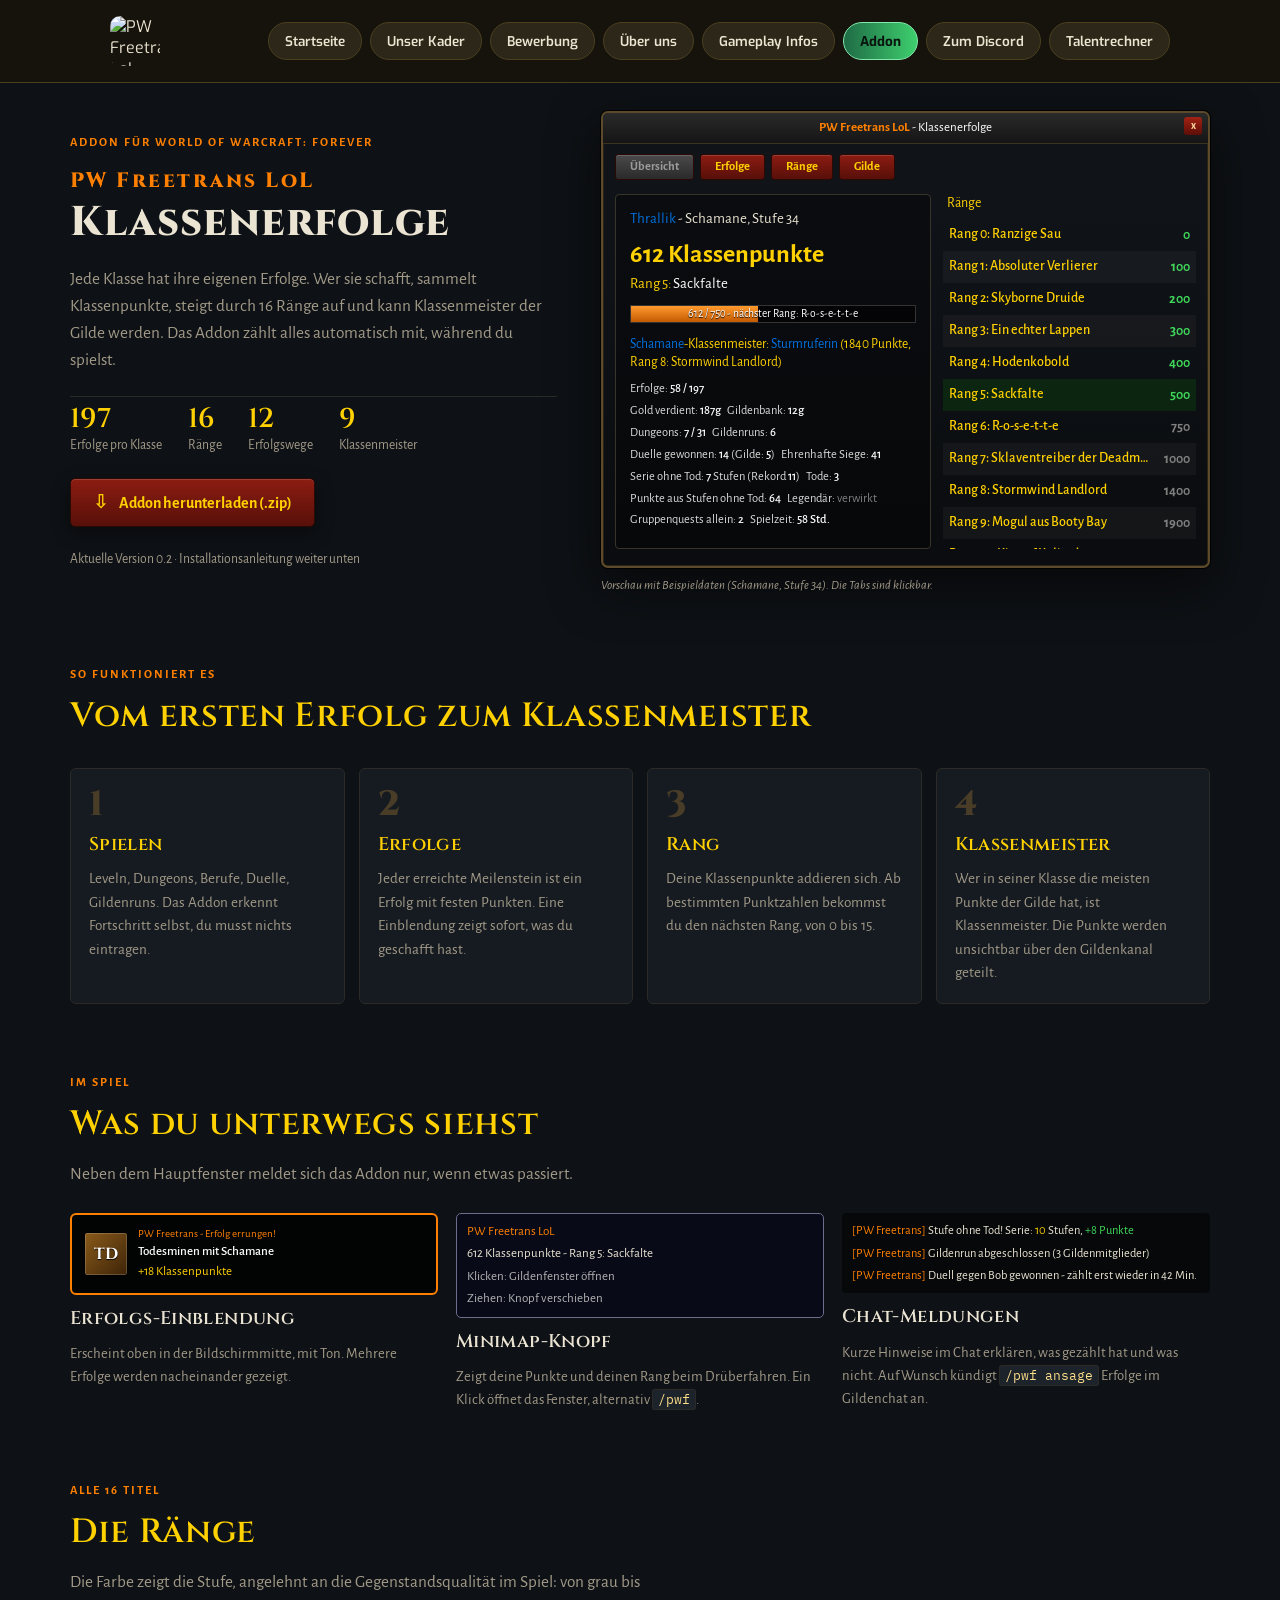
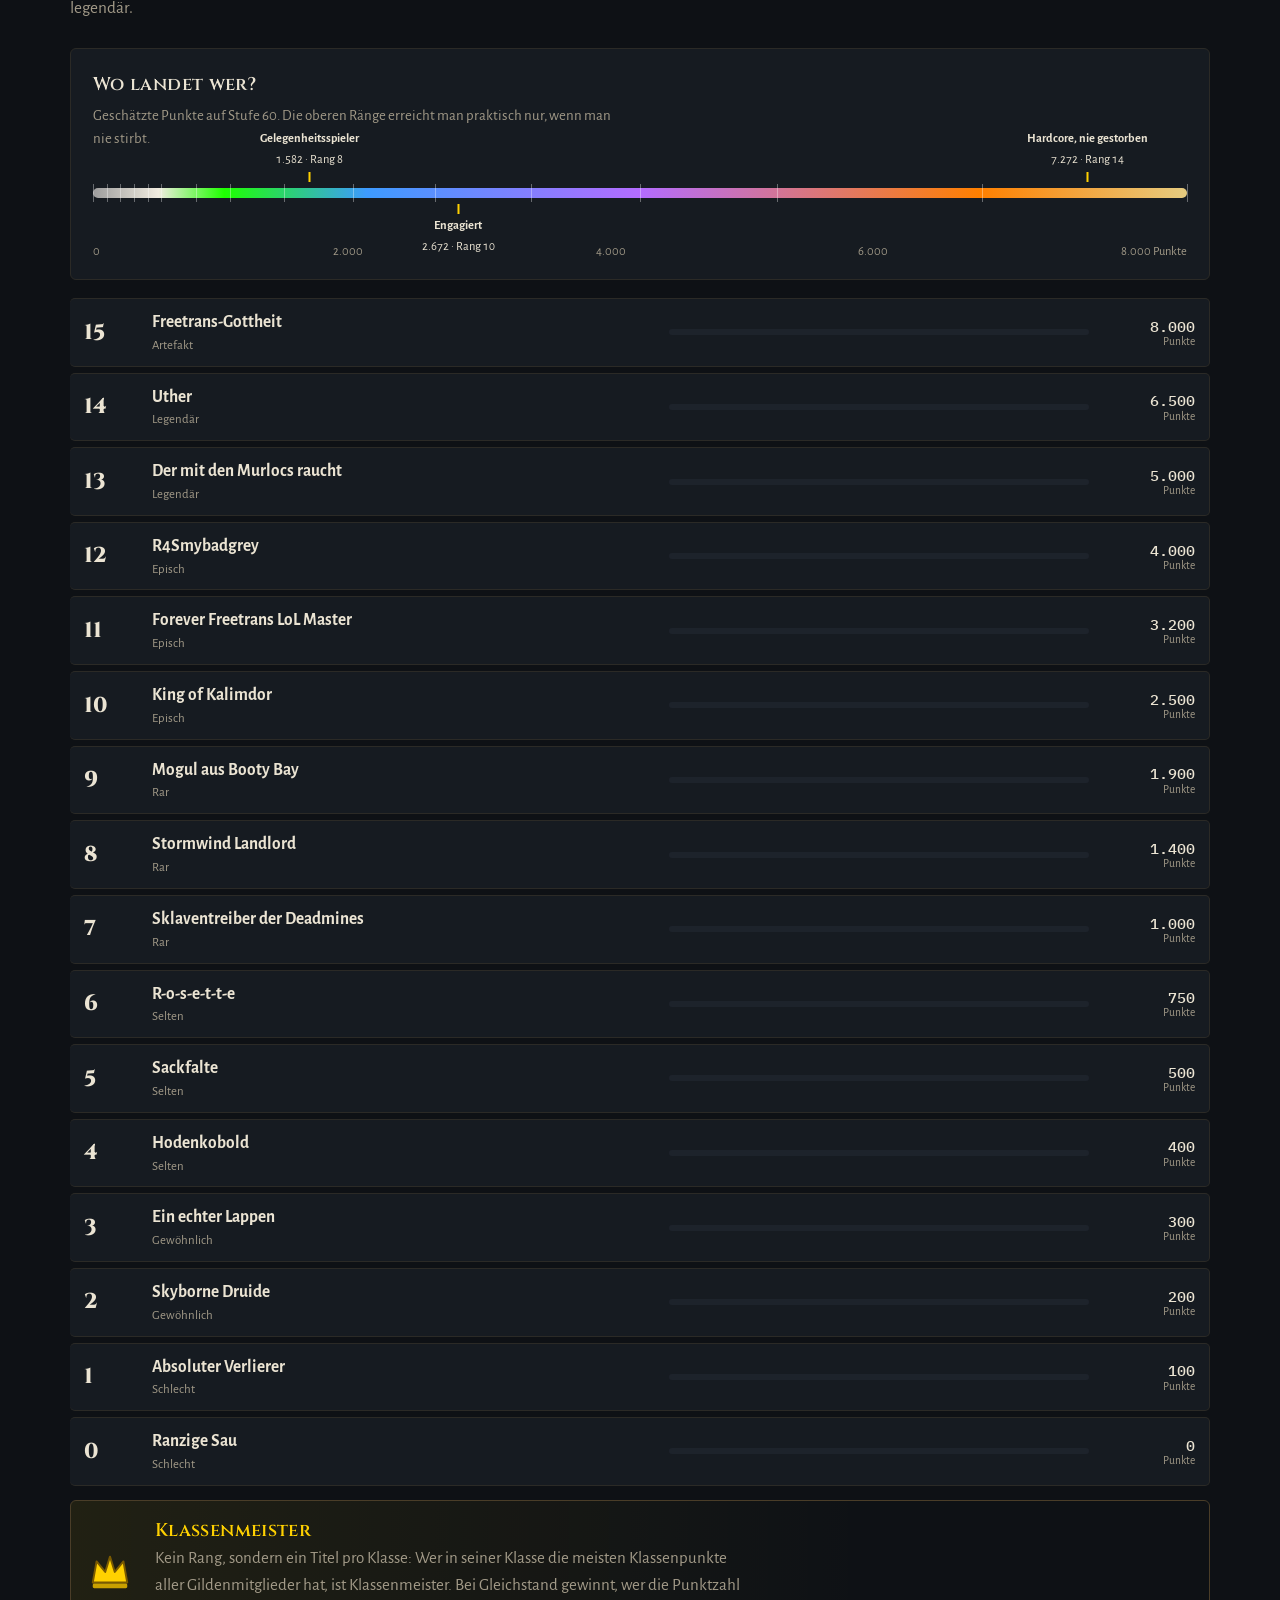
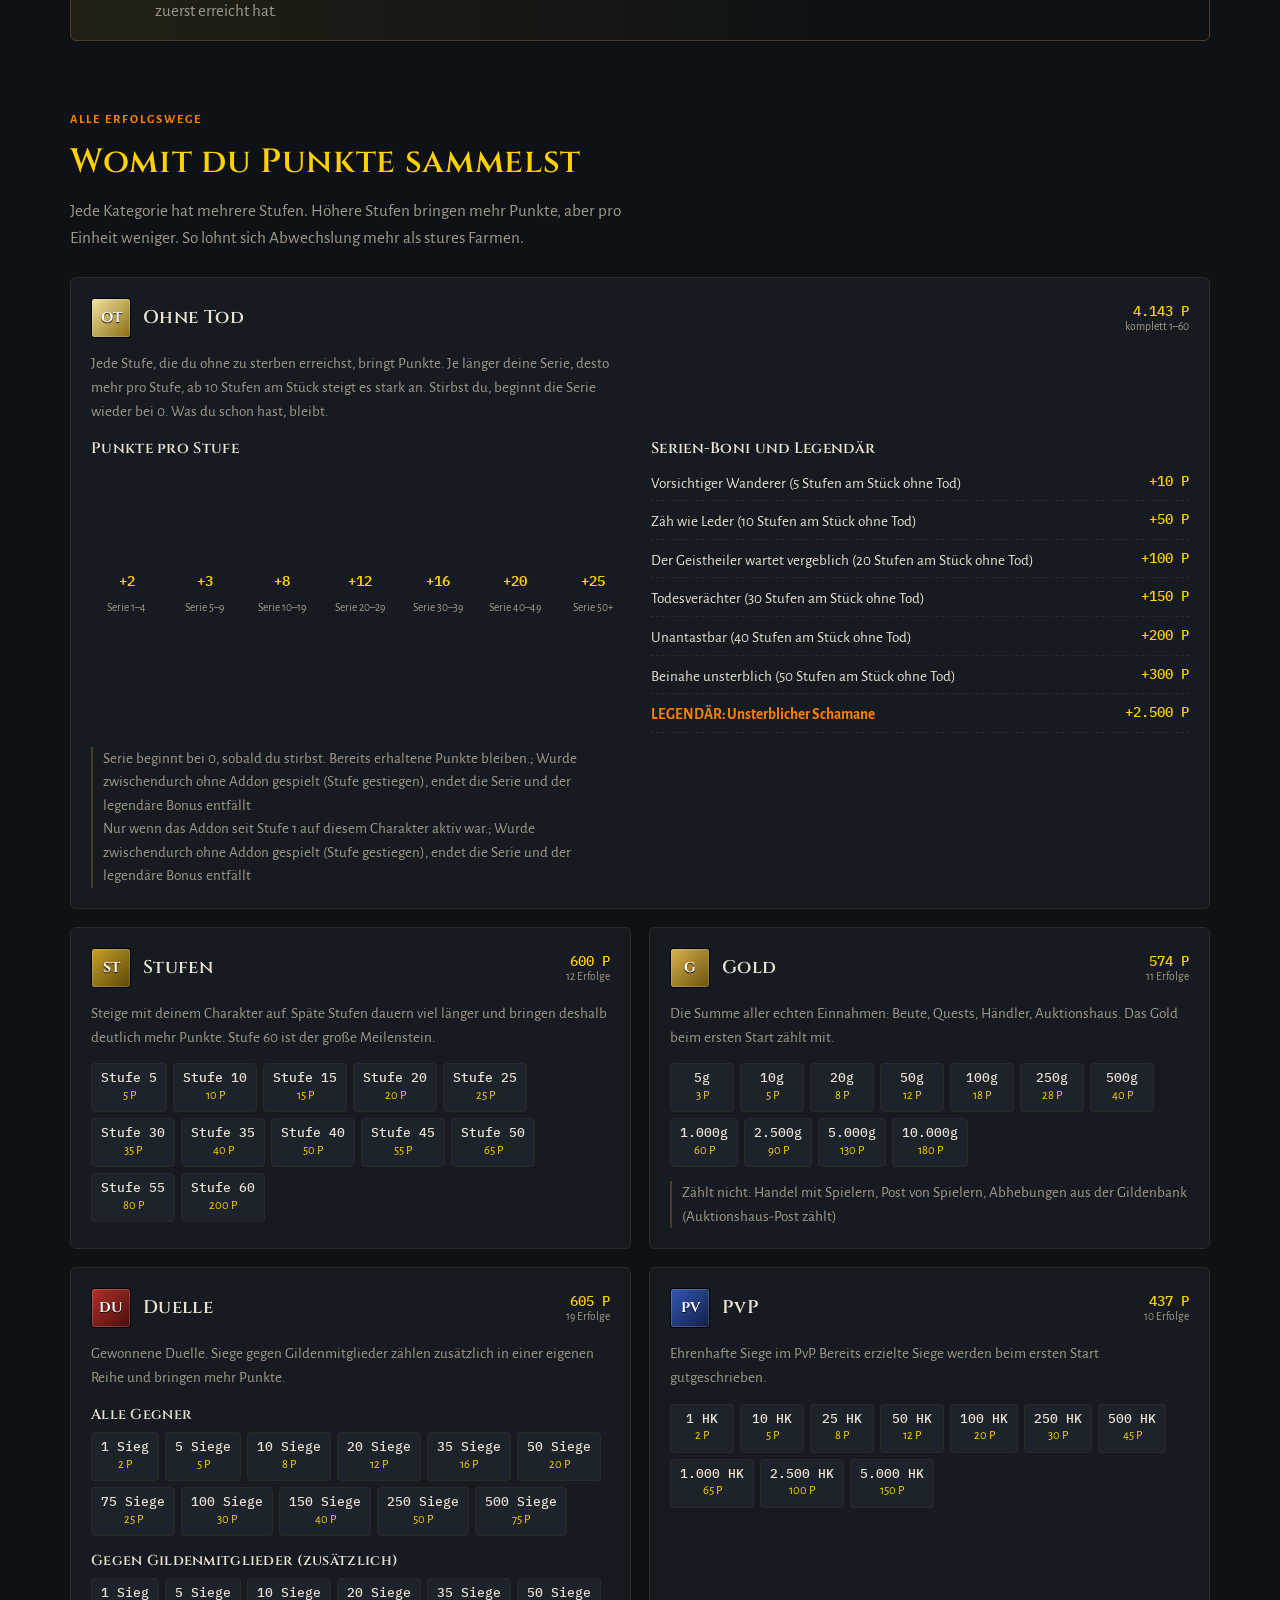
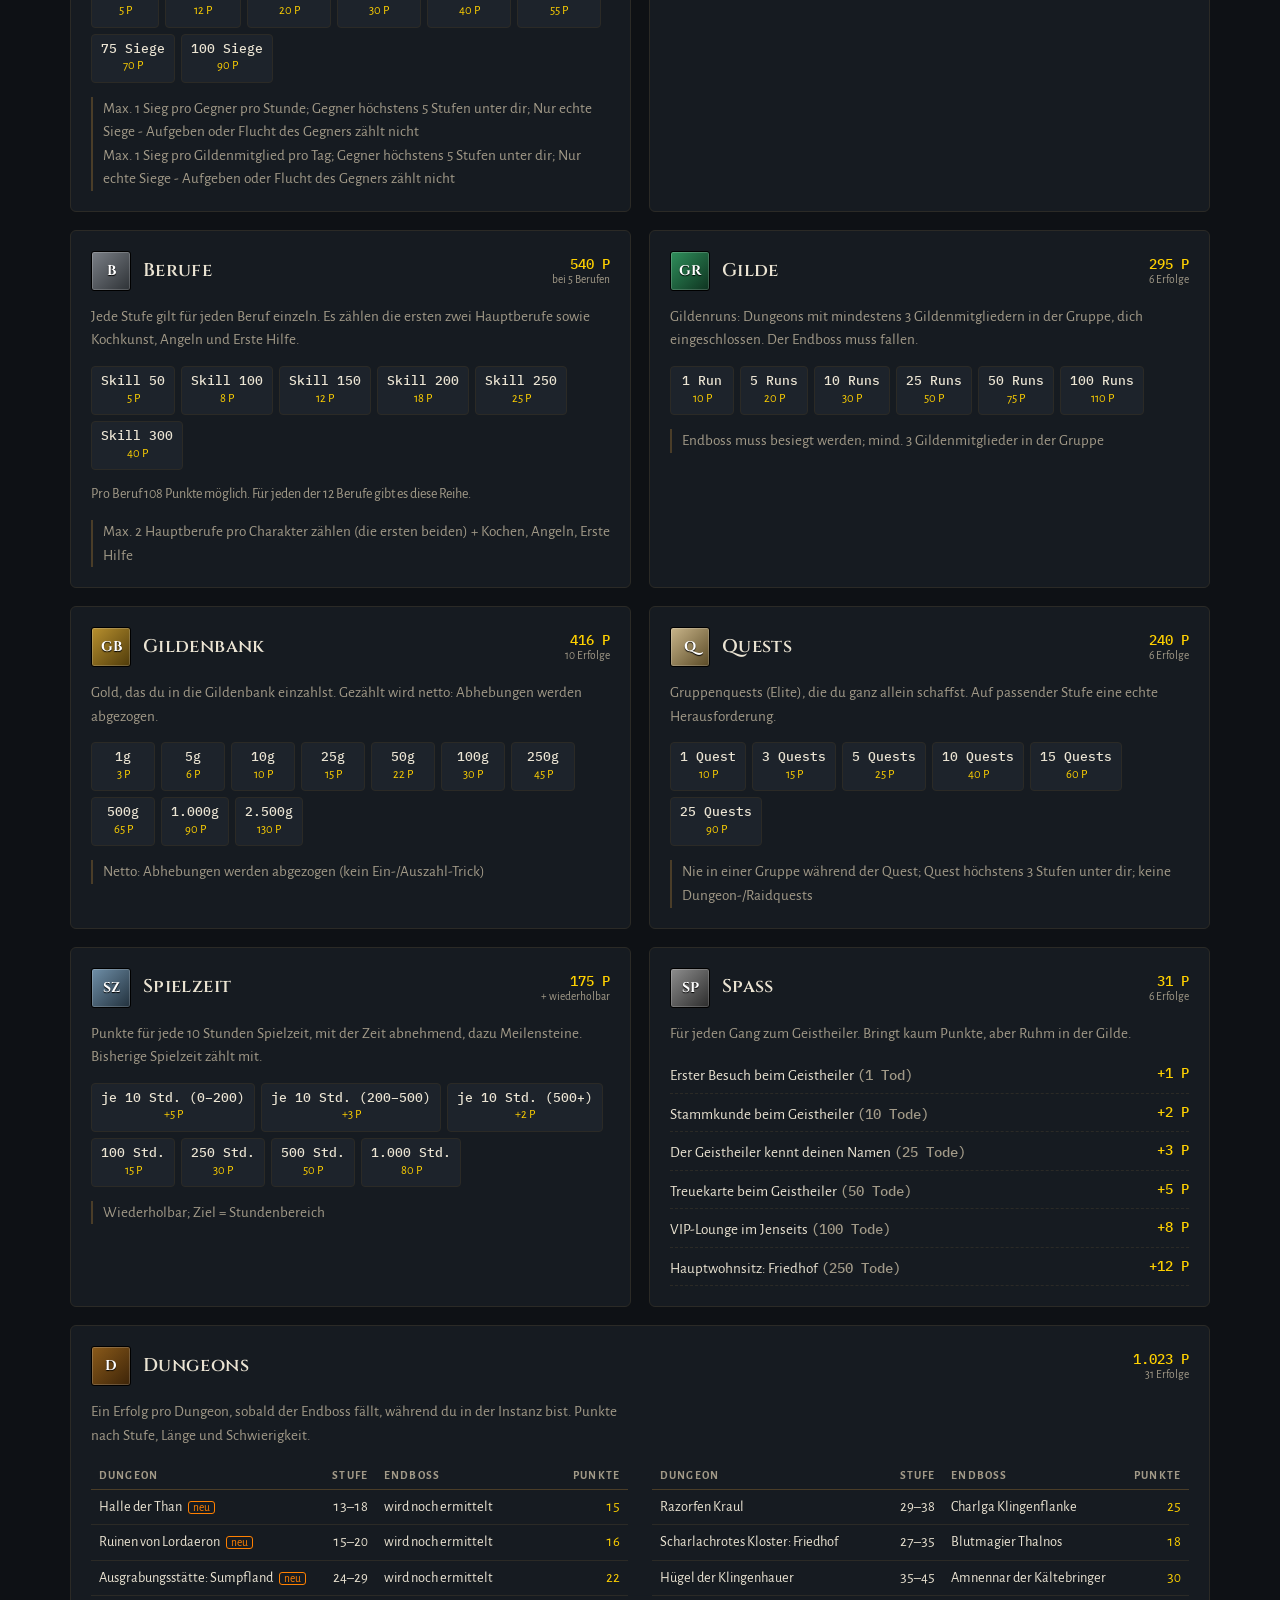
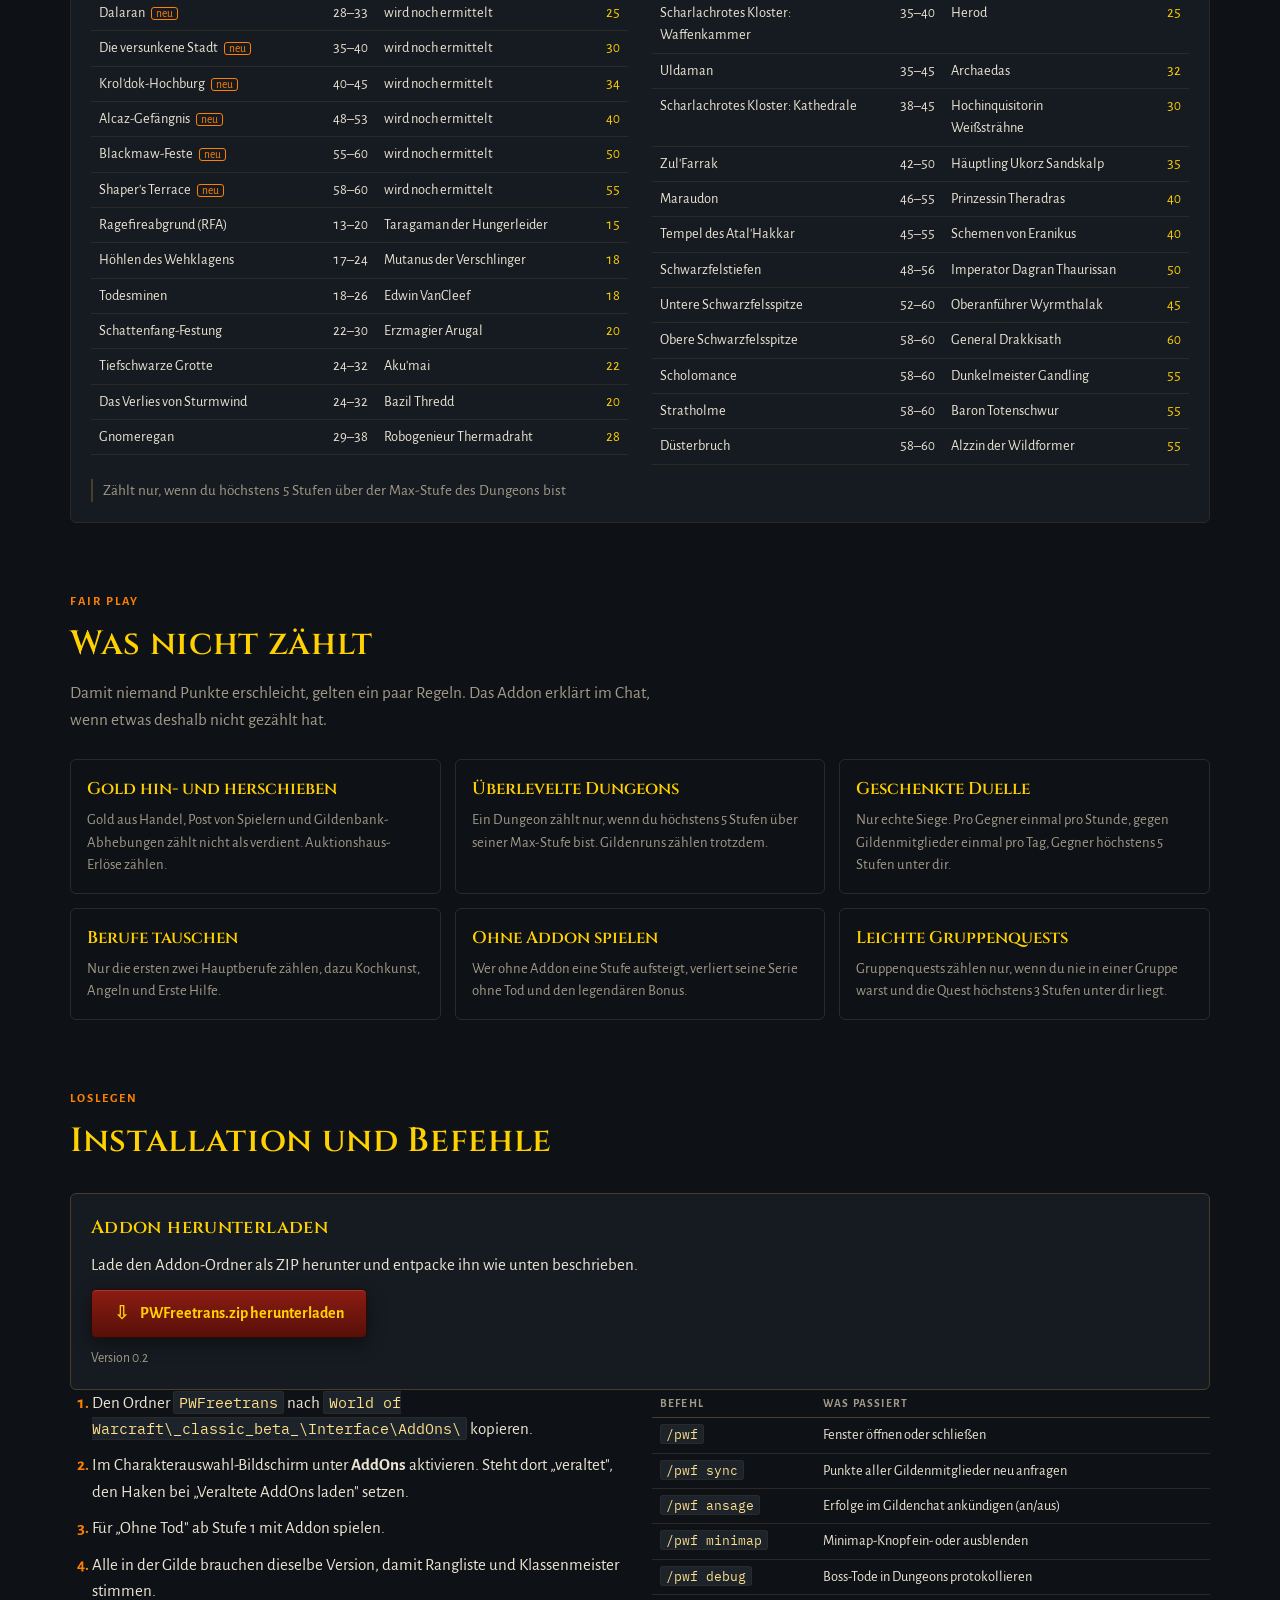
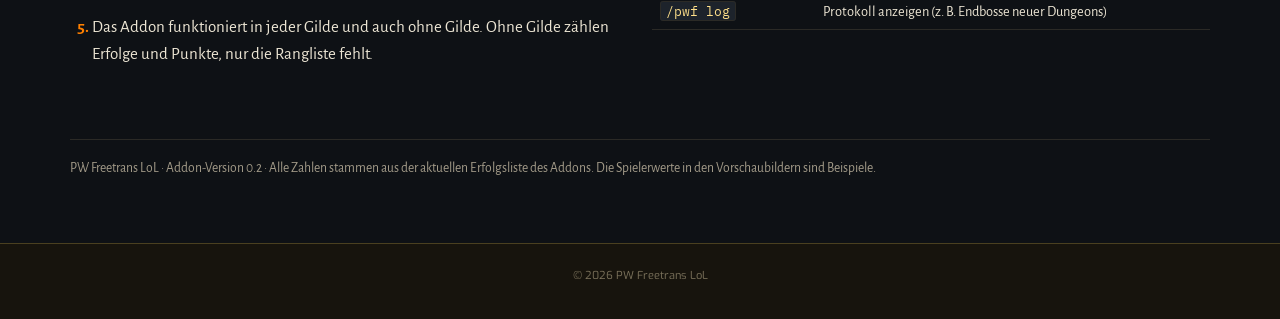
==== commit 9c175ca2: "Fix oversized hero heading and bad line break on addon page Mit der echten Cinzel-Schrift war "Klass" ====
--- a/addon.html
+++ b/addon.html
@@ -11,7 +11,7 @@
 <link href="https://fonts.googleapis.com/css2?family=Exo:wght@400;500;600;700;800&display=swap" rel="stylesheet">
 <link href="https://fonts.googleapis.com/css2?family=Cinzel:wght@600;800&family=Alegreya+Sans:ital,wght@0,400;0,500;0,700;1,400&family=IBM+Plex+Mono:wght@500&display=swap" rel="stylesheet">
 <link rel="stylesheet" href="assets/css/style.css?v=28">
-<link rel="stylesheet" href="assets/css/addon.css?v=1">
+<link rel="stylesheet" href="assets/css/addon.css?v=2">
 </head>
 <body>
 
--- a/assets/css/addon.css
+++ b/assets/css/addon.css
@@ -37,9 +37,9 @@
 
 /* ---------- Hero ---------- */
 .addon-hero { display: grid; grid-template-columns: minmax(0, 1fr) minmax(0, 1.25fr); gap: 44px; align-items: center; }
-.addon-hero h1 { font-size: clamp(1.7rem, 1.1rem + 3.4vw, 3.6rem); line-height: 1.05; font-weight: 800; overflow-wrap: anywhere; }
+.addon-hero h1 { font-size: clamp(1.5rem, 1rem + 2vw, 2.6rem); line-height: 1.05; font-weight: 800; overflow-wrap: normal; word-break: keep-all; }
 .addon-hero h1 span { color: var(--ap-orange); display: block; font-size: .5em; letter-spacing: .12em; margin-bottom: 8px; }
-.addon-hero-copy { display: grid; grid-template-columns: minmax(0, 1fr); gap: 22px; }
+.hero-copy { display: grid; grid-template-columns: minmax(0, 1fr); gap: 22px; }
 .facts { display: flex; flex-wrap: wrap; gap: 10px 26px; padding-top: 6px; border-top: 1px solid var(--ap-line-soft); }
 .fact { display: grid; }
 .fact b { font: 600 1.7rem/1.2 var(--ap-f-display); color: var(--ap-gold); }
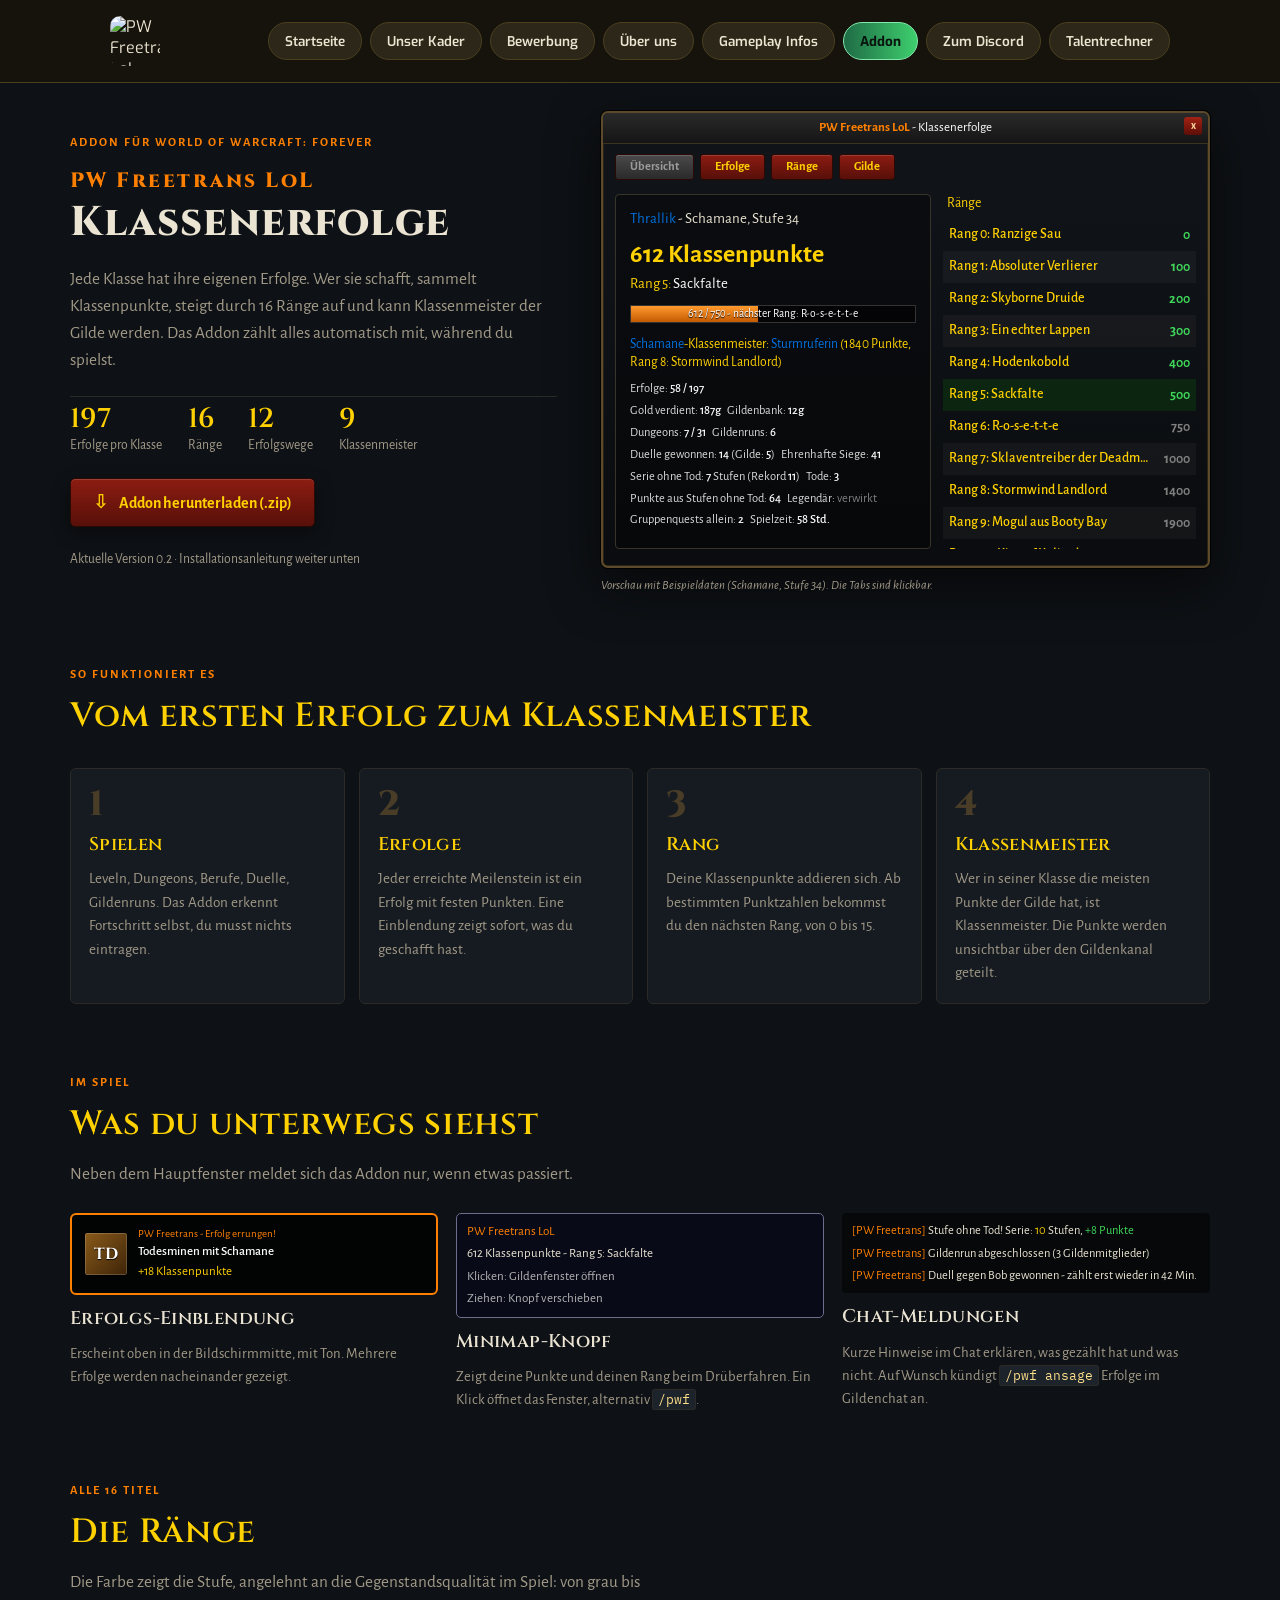
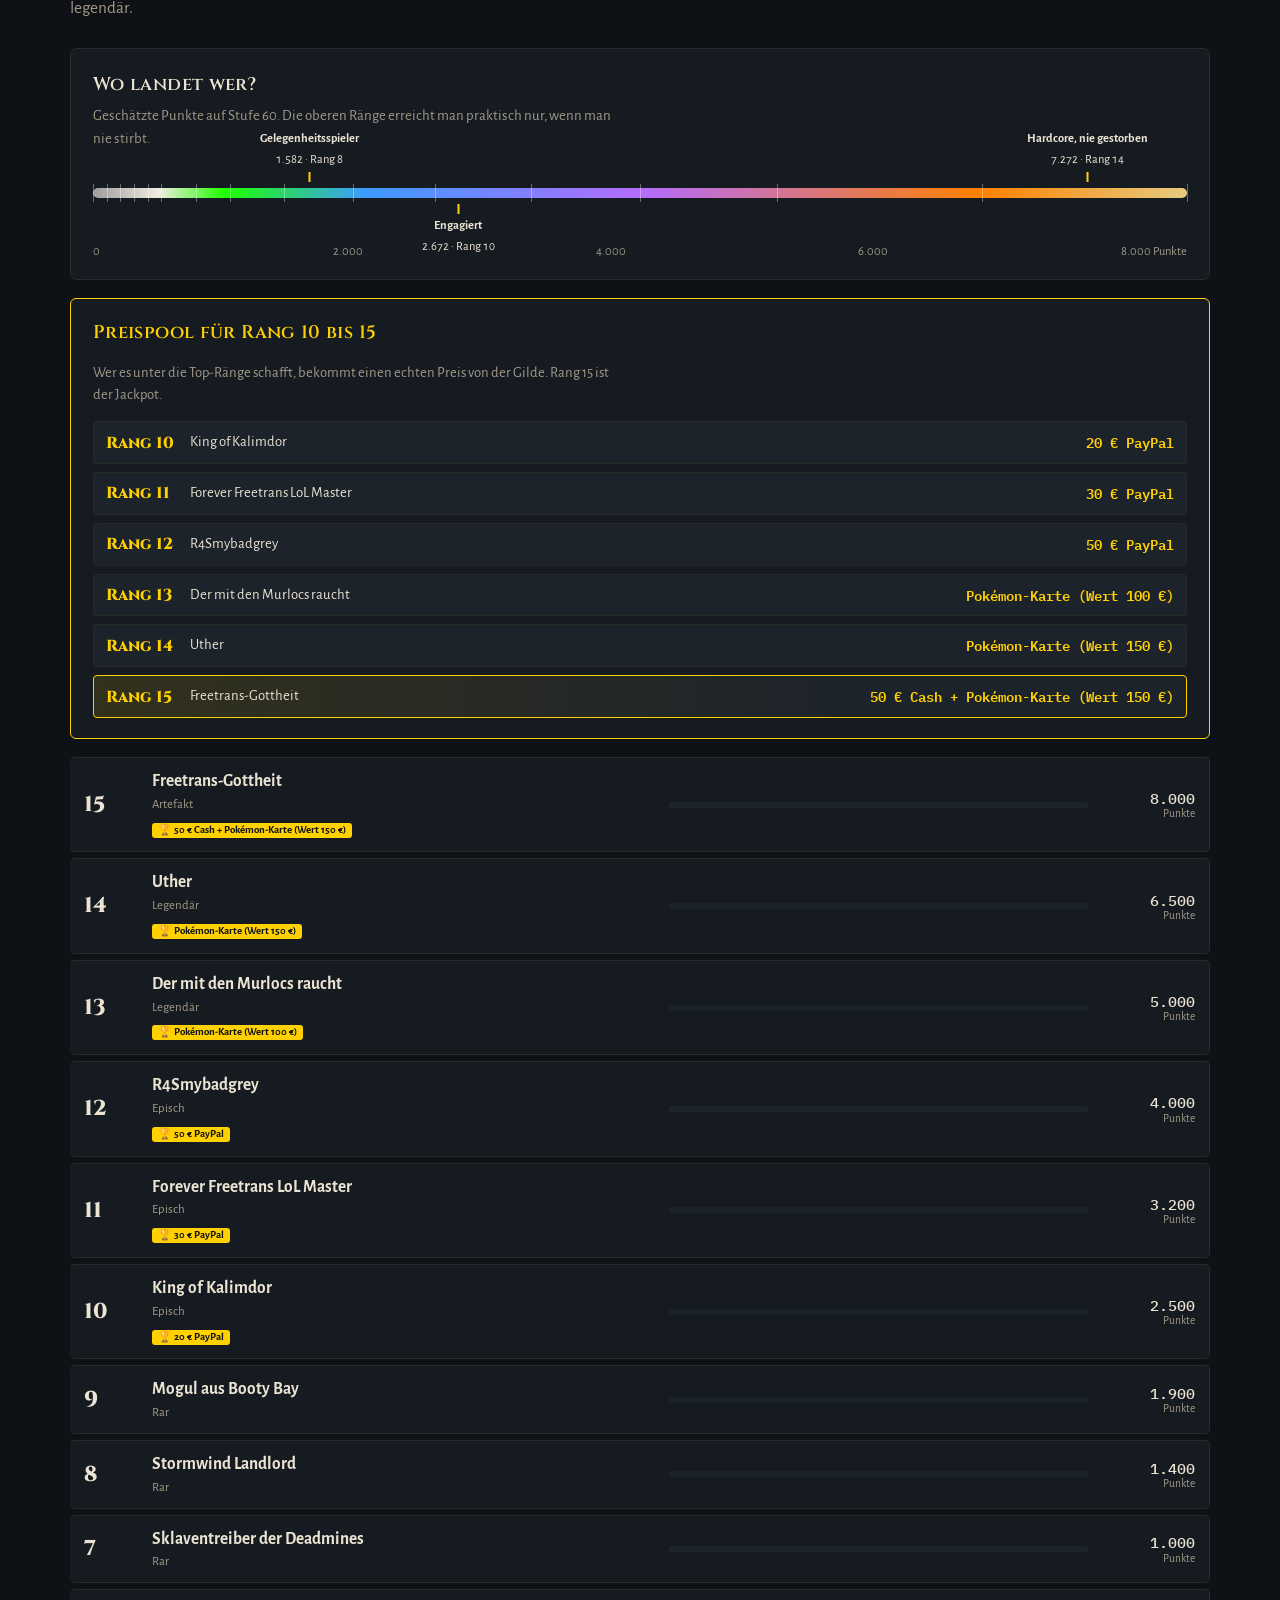
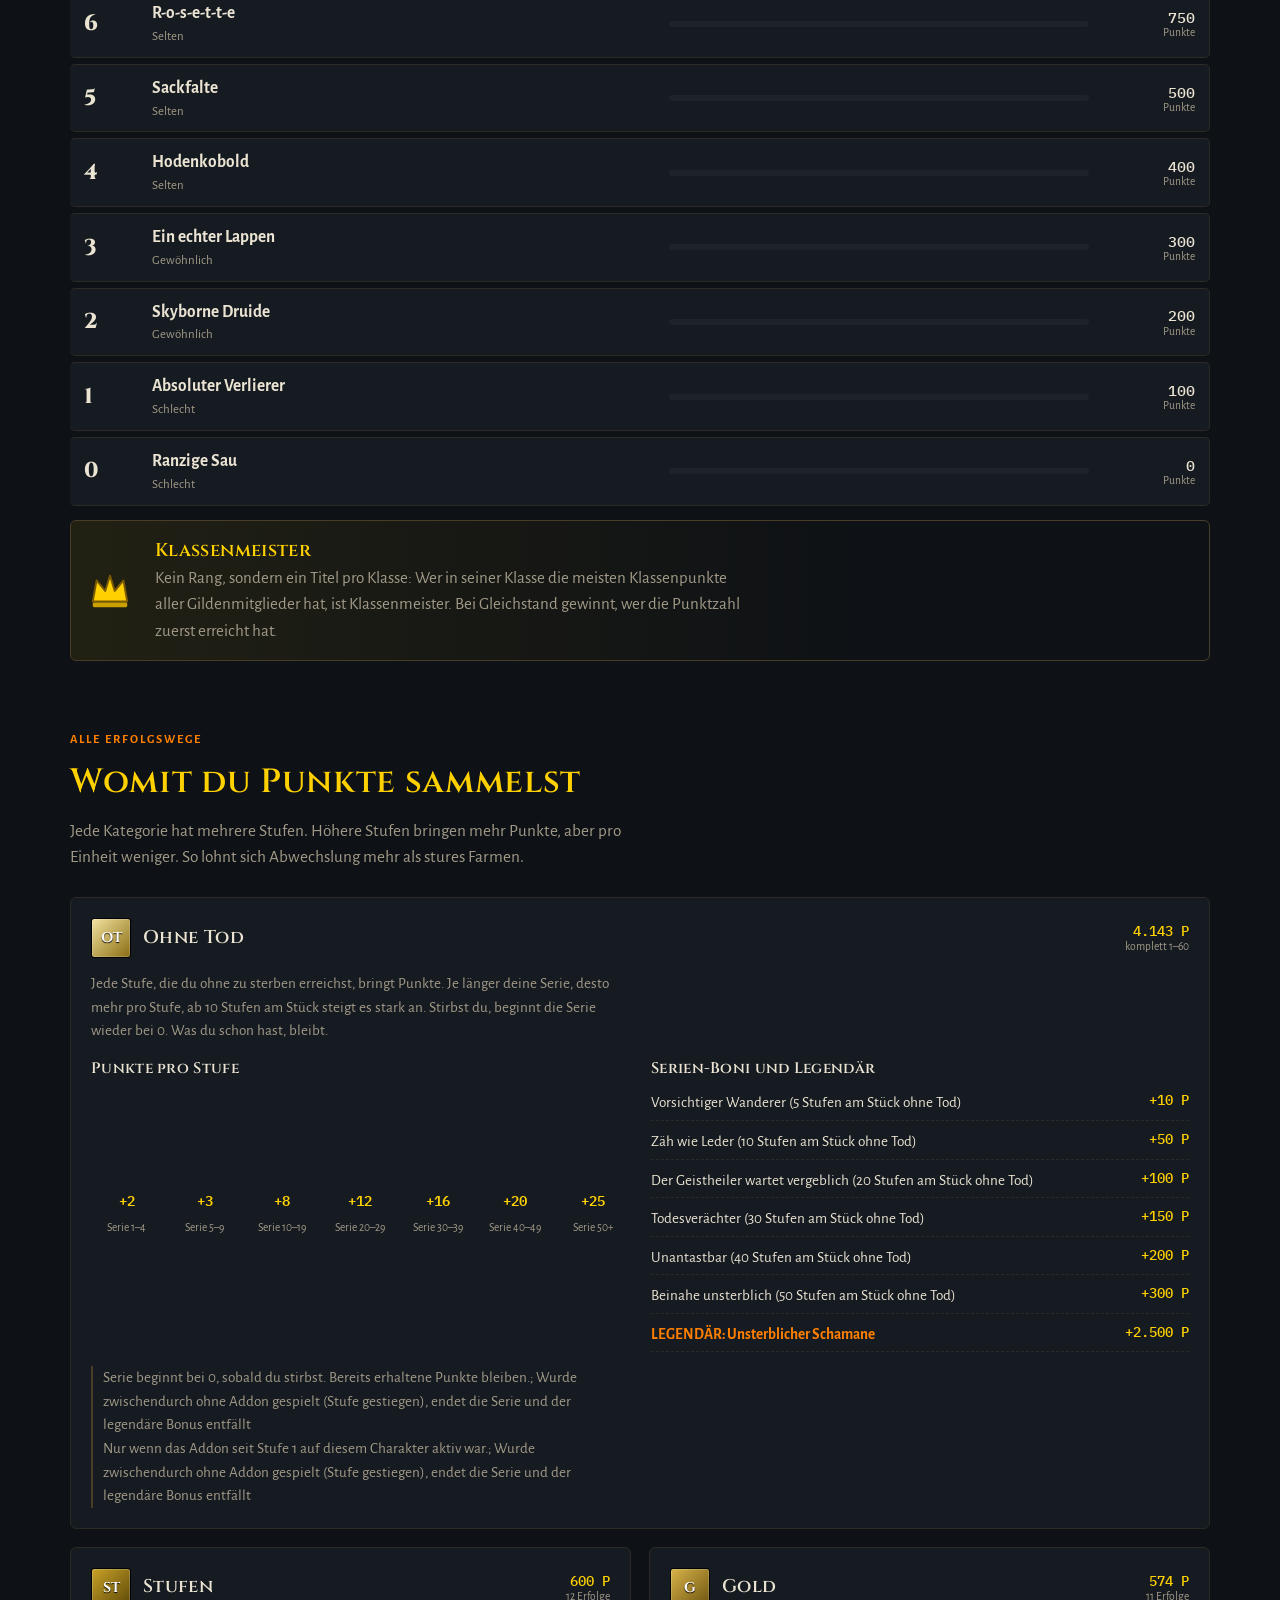
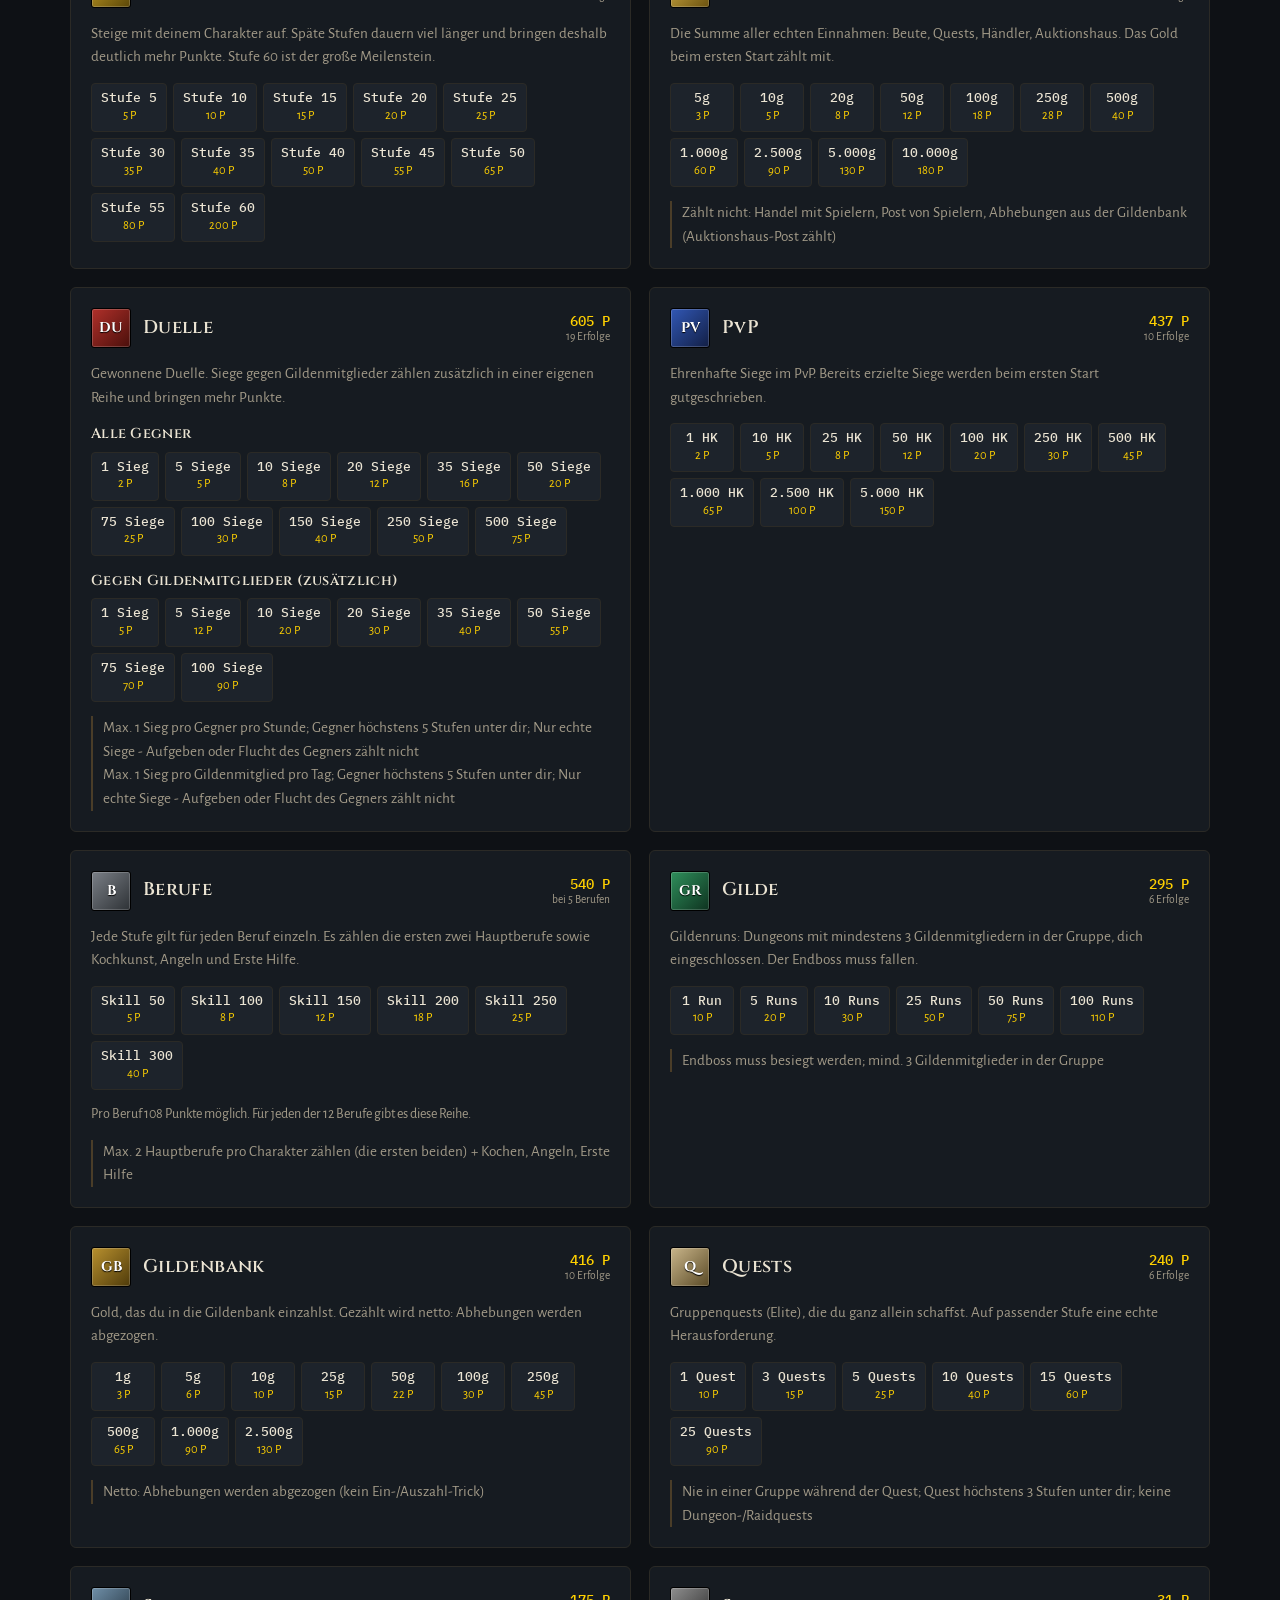
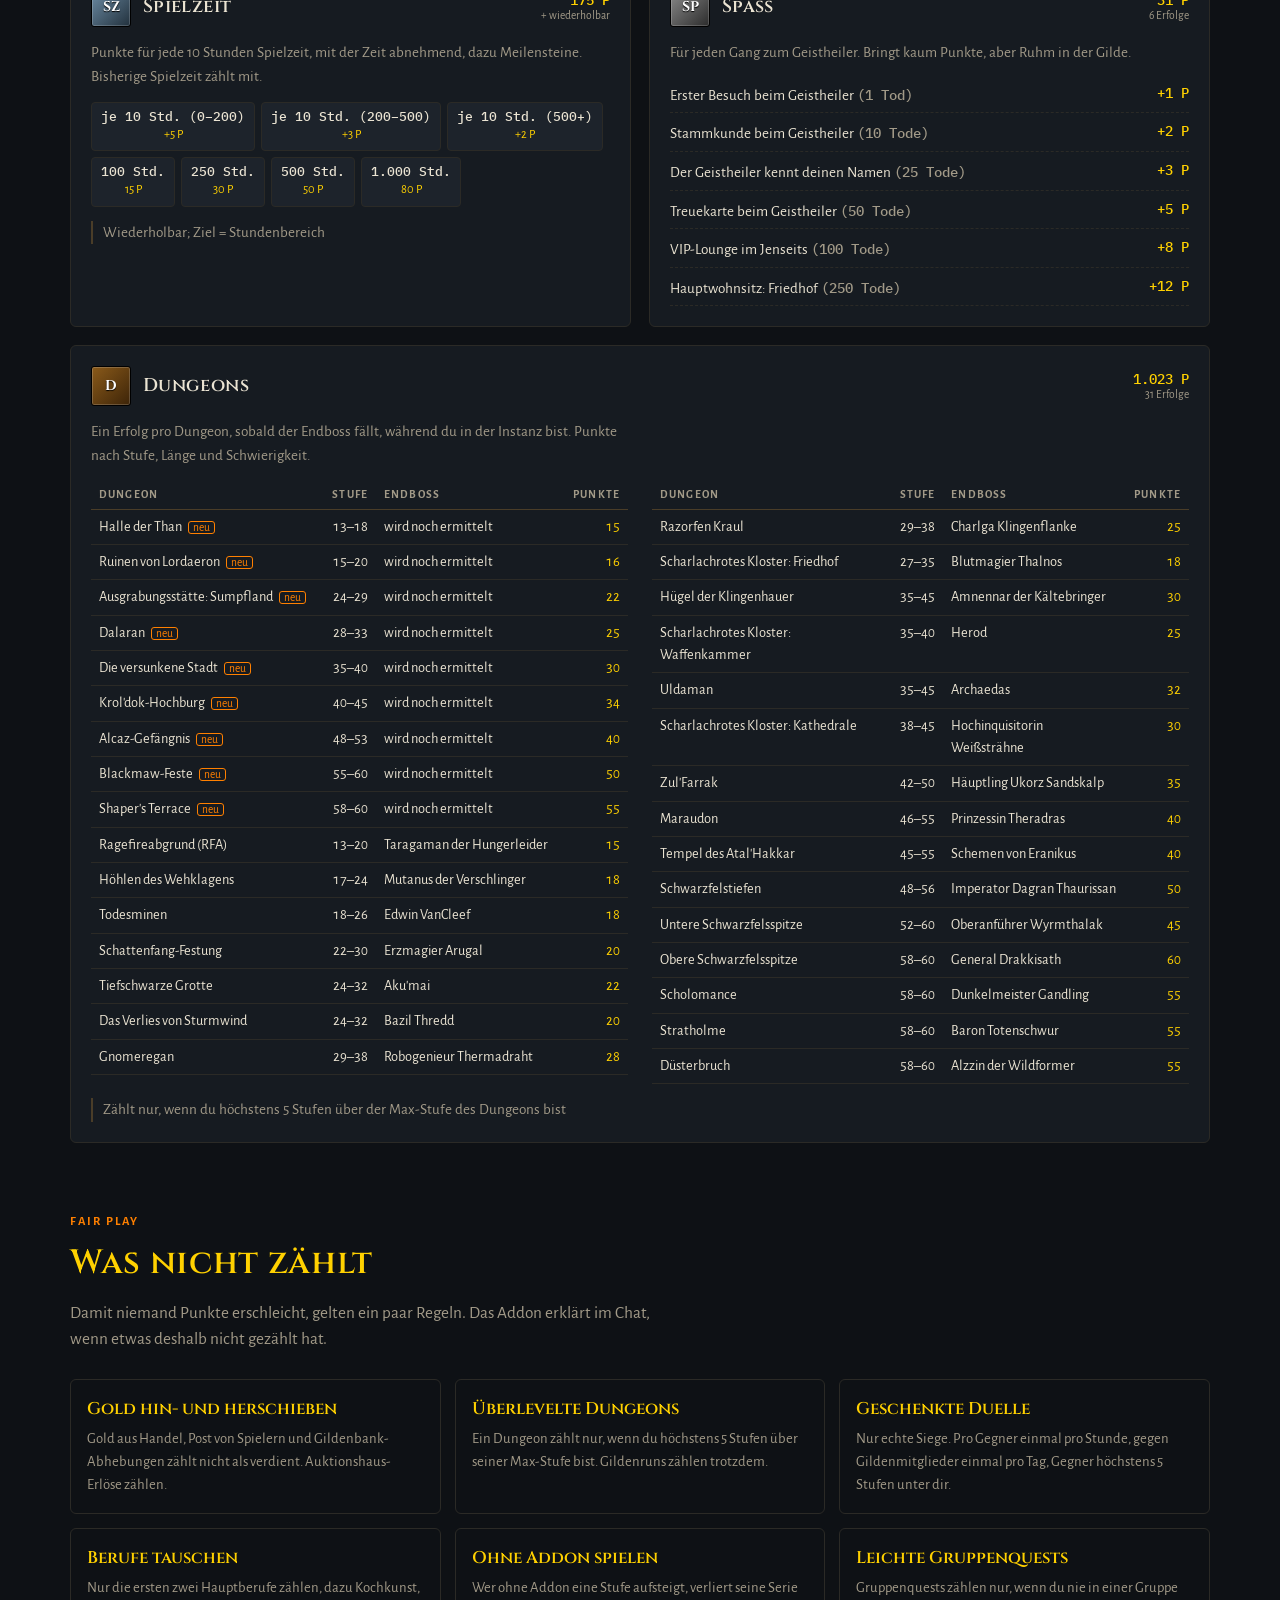
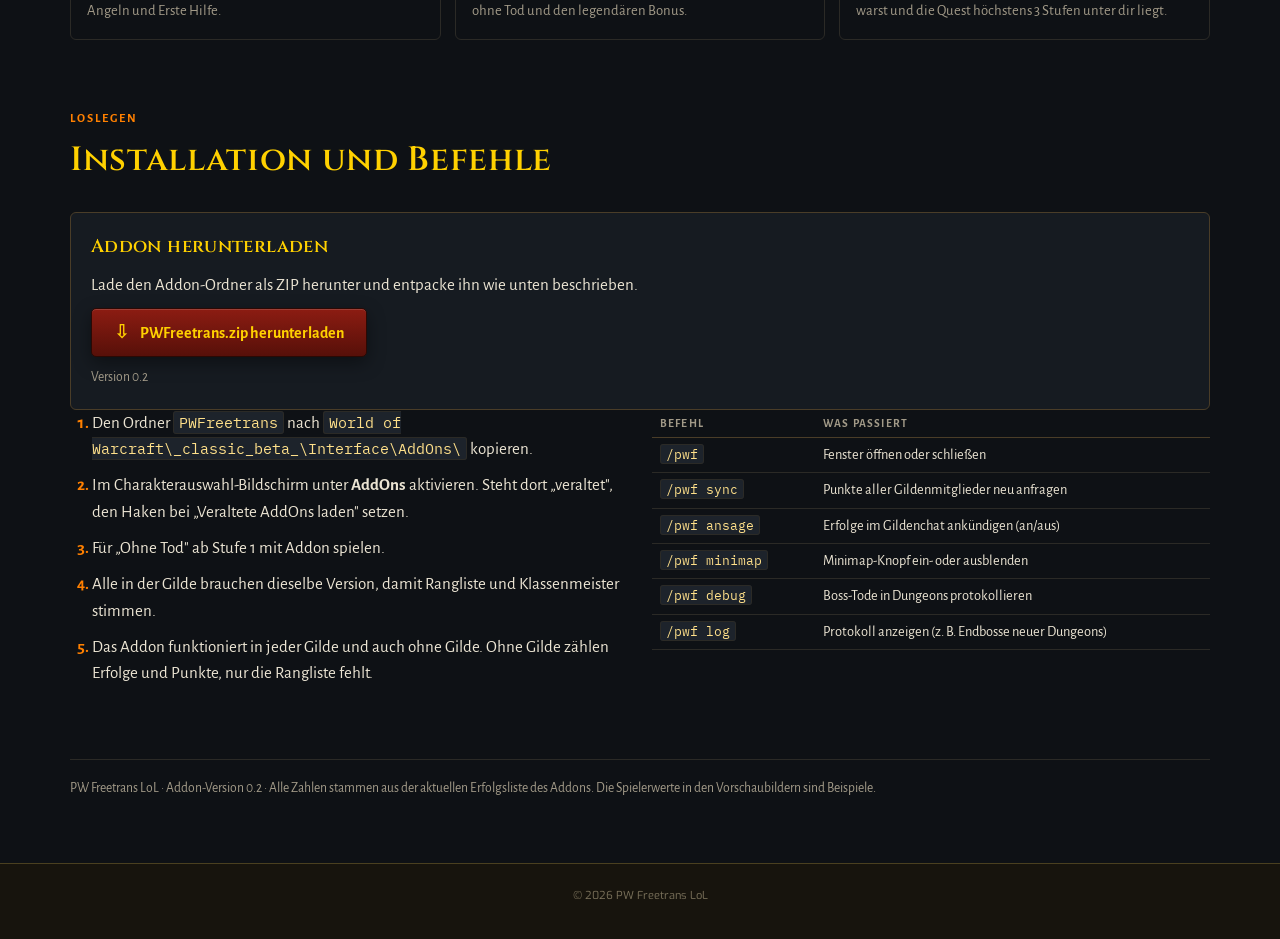
==== commit 058f1be9: "Add prize pool for ranks 10-15 on the addon page Neuer Preispool-Kasten in der Ränge-Sektion: Rang 1" ====
--- a/addon.html
+++ b/addon.html
@@ -11,7 +11,7 @@
 <link href="https://fonts.googleapis.com/css2?family=Exo:wght@400;500;600;700;800&display=swap" rel="stylesheet">
 <link href="https://fonts.googleapis.com/css2?family=Cinzel:wght@600;800&family=Alegreya+Sans:ital,wght@0,400;0,500;0,700;1,400&family=IBM+Plex+Mono:wght@500&display=swap" rel="stylesheet">
 <link rel="stylesheet" href="assets/css/style.css?v=28">
-<link rel="stylesheet" href="assets/css/addon.css?v=2">
+<link rel="stylesheet" href="assets/css/addon.css?v=3">
 </head>
 <body>
 
@@ -120,6 +120,18 @@
       <div class="track" id="track"></div>
       <div class="track-labels"><span>0</span><span>2.000</span><span>4.000</span><span>6.000</span><span>8.000 Punkte</span></div>
     </div>
+    <div class="prize-pool">
+      <h3>Preispool für Rang 10 bis 15</h3>
+      <p class="prize-note">Wer es unter die Top-Ränge schafft, bekommt einen echten Preis von der Gilde. Rang 15 ist der Jackpot.</p>
+      <div class="prize-grid">
+        <div class="prize-row"><span class="pr-rank">Rang 10</span><span class="pr-name">King of Kalimdor</span><span class="pr-reward">20&nbsp;€ PayPal</span></div>
+        <div class="prize-row"><span class="pr-rank">Rang 11</span><span class="pr-name">Forever Freetrans LoL Master</span><span class="pr-reward">30&nbsp;€ PayPal</span></div>
+        <div class="prize-row"><span class="pr-rank">Rang 12</span><span class="pr-name">R4Smybadgrey</span><span class="pr-reward">50&nbsp;€ PayPal</span></div>
+        <div class="prize-row"><span class="pr-rank">Rang 13</span><span class="pr-name">Der mit den Murlocs raucht</span><span class="pr-reward">Pokémon-Karte (Wert 100&nbsp;€)</span></div>
+        <div class="prize-row"><span class="pr-rank">Rang 14</span><span class="pr-name">Uther</span><span class="pr-reward">Pokémon-Karte (Wert 150&nbsp;€)</span></div>
+        <div class="prize-row top"><span class="pr-rank">Rang 15</span><span class="pr-name">Freetrans-Gottheit</span><span class="pr-reward">50&nbsp;€ Cash + Pokémon-Karte (Wert 150&nbsp;€)</span></div>
+      </div>
+    </div>
     <div class="ladder" id="ladder"></div>
     <div class="master-card">
       <svg class="crown" viewBox="0 0 48 48" aria-hidden="true"><path d="M6 36 L10 14 L19 25 L24 9 L29 25 L38 14 L42 36 Z" fill="#ffd100" stroke="#7a5a00" stroke-width="2" stroke-linejoin="round"/><rect x="6" y="37" width="36" height="5" rx="1.5" fill="#c9a000"/></svg>
@@ -201,6 +213,6 @@
 </footer>
 
 <script src="assets/js/nav.js?v=28"></script>
-<script src="assets/js/addon.js?v=1"></script>
+<script src="assets/js/addon.js?v=2"></script>
 </body>
 </html>
--- a/assets/css/addon.css
+++ b/assets/css/addon.css
@@ -135,6 +135,22 @@
   background: linear-gradient(90deg, rgba(255,209,0,.08), transparent 70%); }
 .crown { width: 46px; height: 46px; }
 
+.prize-pool { background: var(--ap-panel); border: 1px solid var(--ap-gold); border-radius: 6px; padding: 20px 22px; margin-bottom: 18px; display: grid; gap: 14px; }
+.prize-pool h3 { color: var(--ap-gold); }
+.prize-note { color: var(--ap-muted); font-size: .92rem; }
+.prize-grid { display: grid; gap: 8px; }
+.prize-row { display: grid; grid-template-columns: 70px minmax(0, 1fr) auto; gap: 14px; align-items: center; padding: 9px 12px; border-radius: 4px; background: var(--ap-panel-2); border: 1px solid var(--ap-line-soft); }
+.prize-row.top { border-color: var(--ap-gold); background: linear-gradient(90deg, rgba(255,209,0,.12), var(--ap-panel-2) 70%); }
+.prize-row .pr-rank { font: 800 1rem/1 var(--ap-f-display); color: var(--ap-gold); }
+.prize-row .pr-name { color: var(--ap-text); font-size: .92rem; min-width: 0; }
+.prize-row .pr-reward { font: 600 .9rem/1.3 var(--ap-f-mono); color: var(--ap-gold); text-align: right; white-space: nowrap; }
+.rung .prize-badge { display: inline-block; margin-top: 3px; font: 700 .68rem/1 var(--ap-f-body); color: #0e1115; background: var(--ap-gold); border-radius: 3px; padding: 2px 6px; }
+
+@media (max-width: 620px) {
+  .prize-row { grid-template-columns: minmax(0, 1fr); text-align: left; gap: 4px; }
+  .prize-row .pr-reward { text-align: left; }
+}
+
 /* ---------- Erfolgswege ---------- */
 .paths { display: grid; grid-template-columns: repeat(2, minmax(0, 1fr)); gap: 18px; }
 .path { background: var(--ap-panel); border: 1px solid var(--ap-line-soft); border-radius: 6px; padding: 20px; display: grid; gap: 14px; align-content: start; min-width: 0; }
